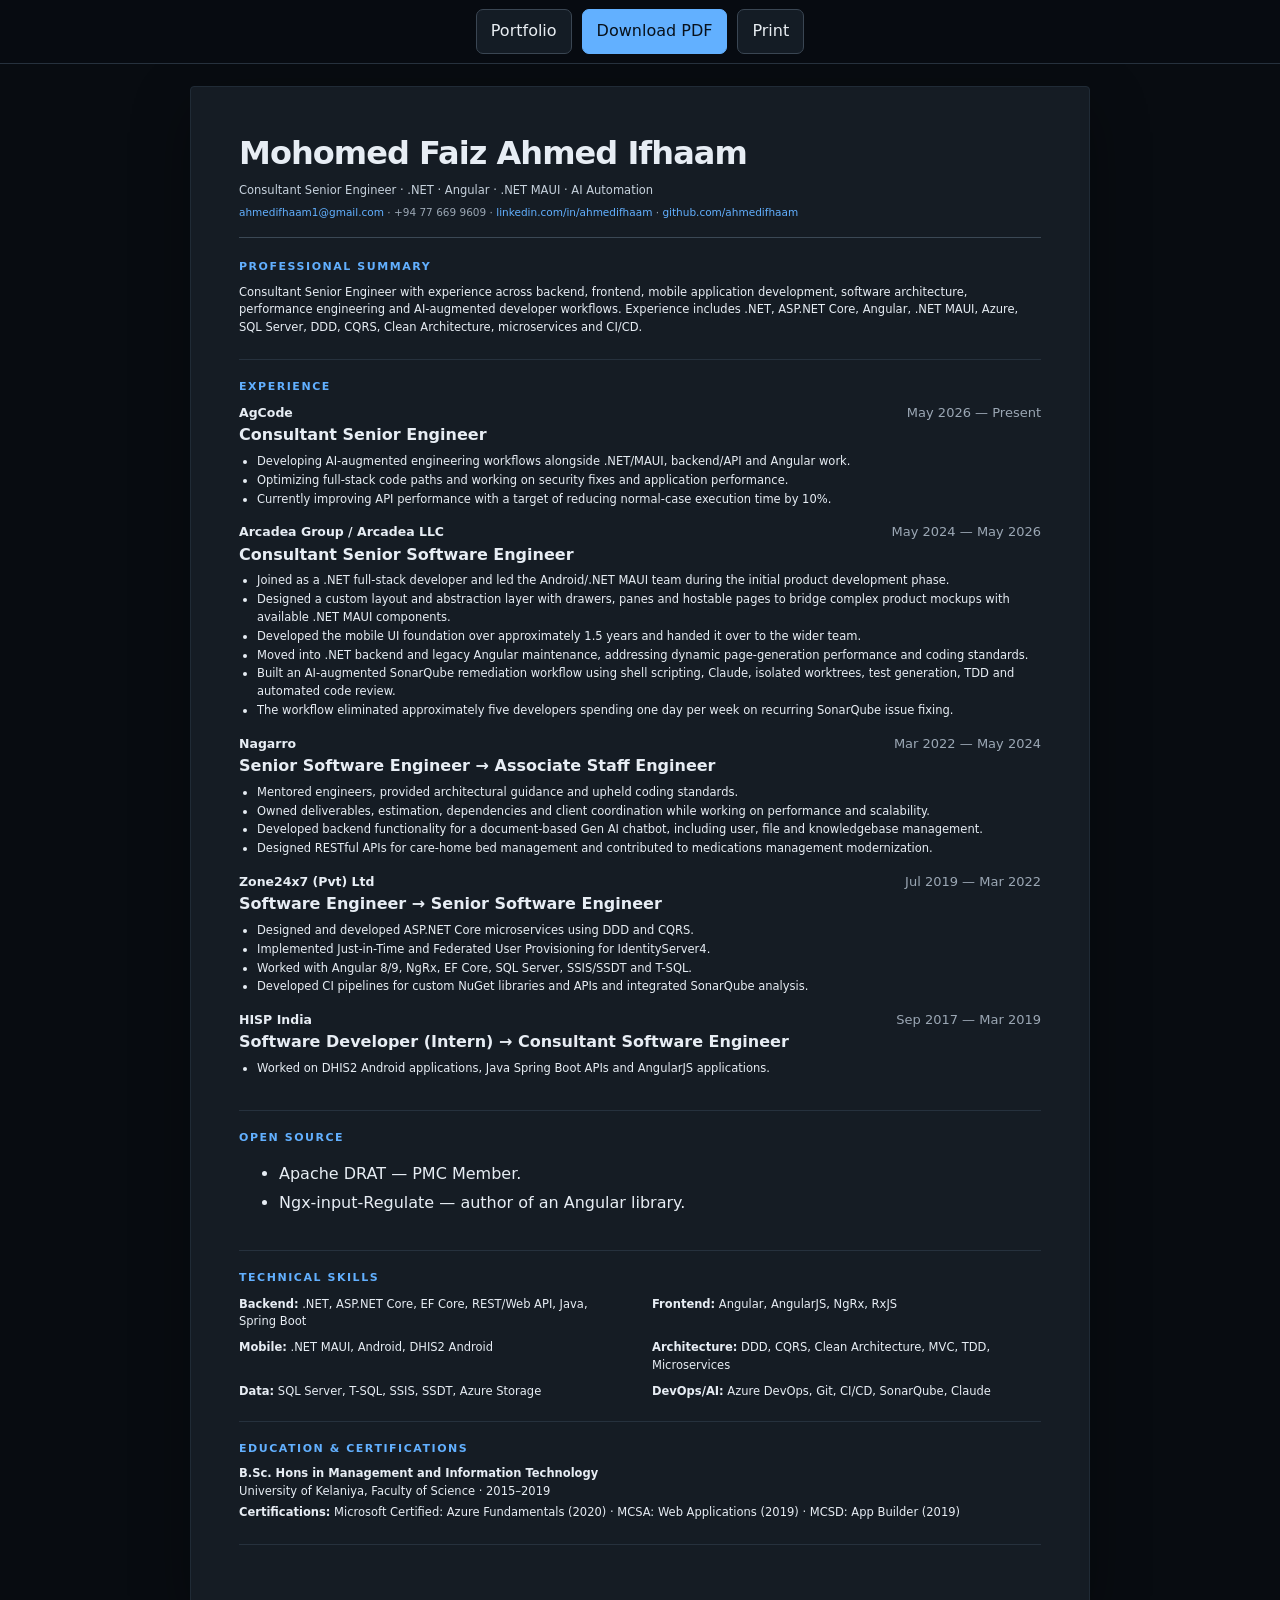
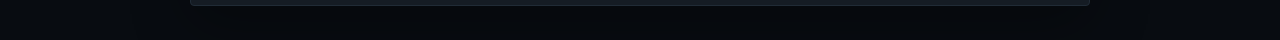
==== site/cv.html @ 68f992ec "content: update CV with confirmed career details" ====
<!doctype html><html lang="en"><head><meta charset="utf-8"><meta name="viewport" content="width=device-width,initial-scale=1"><title>Mohomed Faiz Ahmed Ifhaam — CV</title><link rel="stylesheet" href="styles.css"></head><body class="cv-page"><div class="cv-actions"><a class="button" href="index.html">Portfolio</a><a class="button primary" href="assets/Ahmed_Ifhaam_CV.pdf" download>Download PDF</a><button class="button" onclick="window.print()">Print</button></div><main class="cv"><header class="cv-header"><h1>Mohomed Faiz Ahmed Ifhaam</h1><p>Consultant Senior Engineer · .NET · Angular · .NET MAUI · AI Automation</p><div class="contact"><a href="mailto:ahmedifhaam1@gmail.com">ahmedifhaam1@gmail.com</a> · +94 77 669 9609 · <a href="https://linkedin.com/in/ahmedifhaam">linkedin.com/in/ahmedifhaam</a> · <a href="https://github.com/ahmedifhaam">github.com/ahmedifhaam</a></div></header><section><h2>Professional Summary</h2><p>Consultant Senior Engineer with experience across backend, frontend, mobile application development, software architecture, performance engineering and AI-augmented developer workflows. Experience includes .NET, ASP.NET Core, Angular, .NET MAUI, Azure, SQL Server, DDD, CQRS, Clean Architecture, microservices and CI/CD.</p></section><section><h2>Experience</h2><div class="cv-role"><div class="cv-role-head"><strong>AgCode</strong><span>May 2026 — Present</span></div><strong>Consultant Senior Engineer</strong><ul><li>Developing AI-augmented engineering workflows alongside .NET/MAUI, backend/API and Angular work.</li><li>Optimizing full-stack code paths and working on security fixes and application performance.</li><li>Currently improving API performance with a target of reducing normal-case execution time by 10%.</li></ul></div><div class="cv-role"><div class="cv-role-head"><strong>Arcadea Group / Arcadea LLC</strong><span>May 2024 — May 2026</span></div><strong>Consultant Senior Software Engineer</strong><ul><li>Joined as a .NET full-stack developer and led the Android/.NET MAUI team during the initial product development phase.</li><li>Designed a custom layout and abstraction layer with drawers, panes and hostable pages to bridge complex product mockups with available .NET MAUI components.</li><li>Developed the mobile UI foundation over approximately 1.5 years and handed it over to the wider team.</li><li>Moved into .NET backend and legacy Angular maintenance, addressing dynamic page-generation performance and coding standards.</li><li>Built an AI-augmented SonarQube remediation workflow using shell scripting, Claude, isolated worktrees, test generation, TDD and automated code review.</li><li>The workflow eliminated approximately five developers spending one day per week on recurring SonarQube issue fixing.</li></ul></div><div class="cv-role"><div class="cv-role-head"><strong>Nagarro</strong><span>Mar 2022 — May 2024</span></div><strong>Senior Software Engineer → Associate Staff Engineer</strong><ul><li>Mentored engineers, provided architectural guidance and upheld coding standards.</li><li>Owned deliverables, estimation, dependencies and client coordination while working on performance and scalability.</li><li>Developed backend functionality for a document-based Gen AI chatbot, including user, file and knowledgebase management.</li><li>Designed RESTful APIs for care-home bed management and contributed to medications management modernization.</li></ul></div><div class="cv-role"><div class="cv-role-head"><strong>Zone24x7 (Pvt) Ltd</strong><span>Jul 2019 — Mar 2022</span></div><strong>Software Engineer → Senior Software Engineer</strong><ul><li>Designed and developed ASP.NET Core microservices using DDD and CQRS.</li><li>Implemented Just-in-Time and Federated User Provisioning for IdentityServer4.</li><li>Worked with Angular 8/9, NgRx, EF Core, SQL Server, SSIS/SSDT and T-SQL.</li><li>Developed CI pipelines for custom NuGet libraries and APIs and integrated SonarQube analysis.</li></ul></div><div class="cv-role"><div class="cv-role-head"><strong>HISP India</strong><span>Sep 2017 — Mar 2019</span></div><strong>Software Developer (Intern) → Consultant Software Engineer</strong><ul><li>Worked on DHIS2 Android applications, Java Spring Boot APIs and AngularJS applications.</li></ul></div></section><section><h2>Open Source</h2><ul><li>Apache DRAT — PMC Member.</li><li>Ngx-input-Regulate — author of an Angular library.</li></ul></section><section><h2>Technical Skills</h2><div class="skill-grid"><p><strong>Backend:</strong> .NET, ASP.NET Core, EF Core, REST/Web API, Java, Spring Boot</p><p><strong>Frontend:</strong> Angular, AngularJS, NgRx, RxJS</p><p><strong>Mobile:</strong> .NET MAUI, Android, DHIS2 Android</p><p><strong>Architecture:</strong> DDD, CQRS, Clean Architecture, MVC, TDD, Microservices</p><p><strong>Data:</strong> SQL Server, T-SQL, SSIS, SSDT, Azure Storage</p><p><strong>DevOps/AI:</strong> Azure DevOps, Git, CI/CD, SonarQube, Claude</p></div></section><section><h2>Education & Certifications</h2><p><strong>B.Sc. Hons in Management and Information Technology</strong><br>University of Kelaniya, Faculty of Science · 2015–2019</p><p><strong>Certifications:</strong> Microsoft Certified: Azure Fundamentals (2020) · MCSA: Web Applications (2019) · MCSD: App Builder (2019)</p></section></main></body></html>
---- site/styles.css ----
:root{--bg:#0b0f14;--panel:#111720;--ink:#e8edf2;--muted:#9ba7b4;--line:#26313d;--accent:#62b0ff;--paper:#151c24;--paper-2:#10161d;--paper-ink:#e7edf4;--soft:#1b2530}*{box-sizing:border-box}html{scroll-behavior:smooth}body{margin:0;font-family:Inter,ui-sans-serif,system-ui,-apple-system,BlinkMacSystemFont,"Segoe UI",sans-serif;color:var(--ink);background:var(--bg);line-height:1.55}.container{width:min(1080px,calc(100% - 40px));margin:auto}.hero{border-bottom:1px solid var(--line);padding:64px 0 52px;background:radial-gradient(circle at 80% 0,#172637 0,transparent 42%),linear-gradient(180deg,#101720 0,#0b0f14 100%)}.hero-inner{display:flex;justify-content:space-between;gap:50px}.eyebrow{font-size:11px;letter-spacing:.18em;font-weight:700;color:var(--accent);margin:0 0 10px}.hero h1{font-size:clamp(40px,7vw,68px);line-height:1;margin:0 0 10px;letter-spacing:-.045em}.headline{font-size:20px;margin:0 0 14px;color:#cbd6e0}.intro{max-width:700px;font-size:17px;color:var(--muted);margin:0}.hero-links{display:flex;flex-direction:column;gap:10px;min-width:190px;padding-top:20px}.hero-links a,a{color:var(--accent);text-decoration:none}.hero-links a::before{display:inline-block;width:22px;color:var(--muted)}.hero-links a:nth-child(1)::before{content:"⌘"}.hero-links a:nth-child(2)::before{content:"in"}.hero-links a:nth-child(3)::before{content:"@"}.actions{display:flex;gap:10px;margin-top:22px}.button{display:inline-block;border:1px solid #3a4653;border-radius:7px;padding:9px 14px;background:#141c25;color:var(--ink);font:inherit;cursor:pointer}.button.primary{background:var(--accent);border-color:var(--accent);color:#08111b}section{padding:34px 0;border-bottom:1px solid var(--line)}h2{font-size:12px;letter-spacing:.14em;text-transform:uppercase;margin:0 0 18px;color:var(--accent)}h3{margin:0;font-size:18px}h4{margin:2px 0 7px;font-size:14px;color:#cbd6e0}.role,.cv-role-head{display:flex;justify-content:space-between;gap:20px}.role span,.cv-role-head span{color:var(--muted);white-space:nowrap;font-size:13px}.experience-list{display:grid;gap:22px}.experience-list article{padding-left:18px;border-left:2px solid #263b50}.experience-list article:first-child{border-left-color:var(--accent)}.grid{display:grid;grid-template-columns:repeat(2,1fr);gap:12px}.card{background:var(--panel);padding:16px;border:1px solid var(--line);border-radius:9px}.card p{margin:4px 0 0;color:var(--muted);font-size:14px}li{margin:4px 0}footer{padding:20px 0}footer .container{display:flex;gap:22px;color:var(--muted);font-size:13px}.cv-page{background:#080c11;color:var(--paper-ink)}.cv-actions{position:sticky;top:0;z-index:5;display:flex;justify-content:center;gap:10px;padding:9px;background:rgba(8,12,17,.94);border-bottom:1px solid var(--line)}.cv{width:min(900px,calc(100% - 32px));margin:22px auto 34px;background:var(--paper);padding:42px 48px;box-shadow:0 18px 60px rgba(0,0,0,.32);border:1px solid #202b36;border-radius:4px}.cv-header{border-bottom:1px solid #3b4855;padding-bottom:17px;margin-bottom:20px}.cv-header h1{font-size:32px;letter-spacing:-.03em;margin:0}.cv-header p{font-size:15px;margin:4px 0 9px;color:#c7d2dd}.contact{font-size:10.5px;color:var(--muted)}.cv section{padding:0 0 18px;margin-bottom:18px}.cv h2{font-size:11px;margin-bottom:8px}.cv p{margin:4px 0;font-size:11.5px}.cv-role{margin-bottom:14px}.cv-role-head{font-size:12.5px}.cv-role ul{font-size:11.5px;margin:5px 0 0;padding-left:18px}.cv-role li{margin:1px 0}.cv .skill-grid{display:grid;grid-template-columns:1fr 1fr;gap:4px 24px}.cv .skill-grid p{margin:2px 0}.cv-actions button{appearance:none}@media(max-width:700px){.hero-inner{flex-direction:column}.hero-links{flex-direction:row;flex-wrap:wrap;padding-top:0}.grid,.cv .skill-grid{grid-template-columns:1fr}.role,.cv-role-head{flex-direction:column;gap:2px}.cv{padding:28px 22px}.contact{line-height:1.8}.container{width:min(100% - 28px,1080px)}}@media print{body{background:#fff}.cv-actions{display:none}.cv{width:100%;margin:0;padding:0;box-shadow:none;border:0;background:#fff;color:#17191c}.cv h2{color:#1769aa}.cv-header{border-color:#17191c}.cv-header p{color:#303841}.cv-role-head span,.contact{color:#626a73}.cv-page .cv section{break-inside:avoid}.cv-header a{color:inherit}.cv-role{break-inside:avoid}}
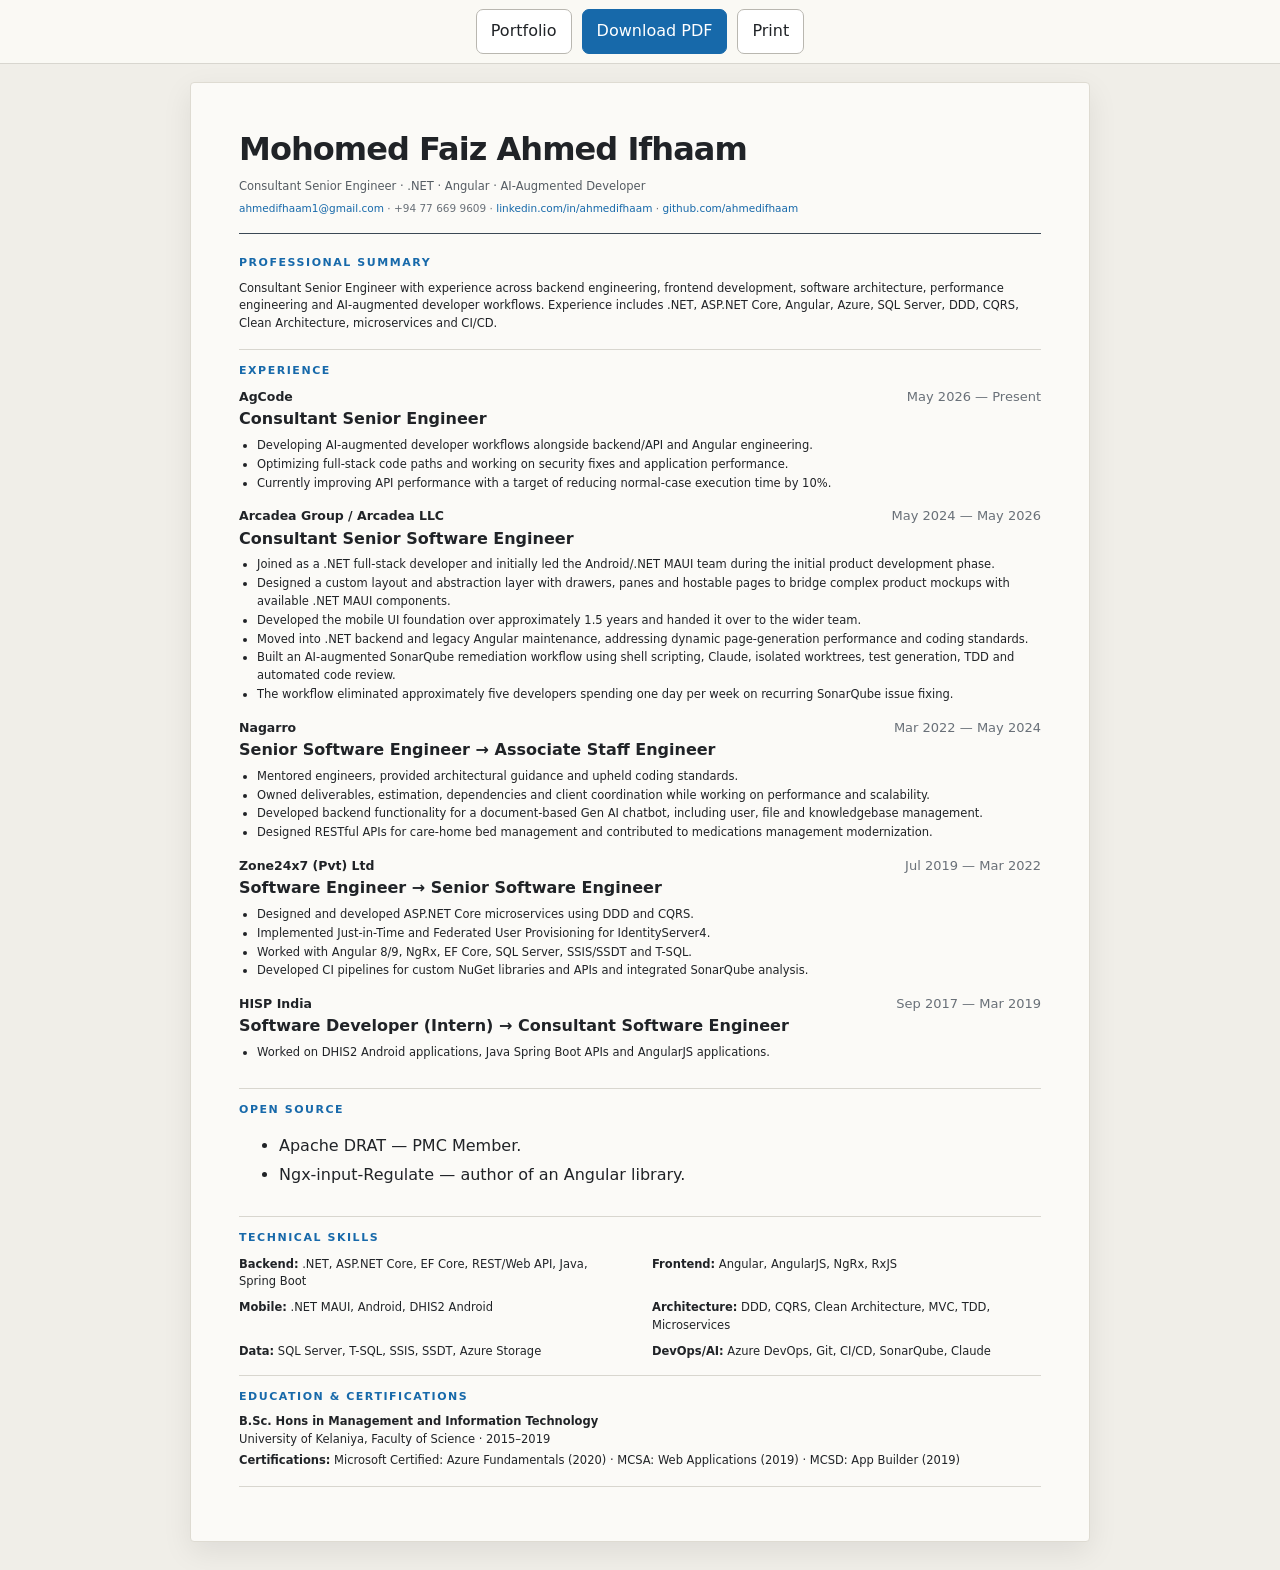
==== commit de76a841: "content: position AI-augmented developer work without emphasizing mobile" ====
--- a/site/cv.html
+++ b/site/cv.html
@@ -1 +1 @@
-<!doctype html><html lang="en"><head><meta charset="utf-8"><meta name="viewport" content="width=device-width,initial-scale=1"><title>Mohomed Faiz Ahmed Ifhaam — CV</title><link rel="stylesheet" href="styles.css"></head><body class="cv-page"><div class="cv-actions"><a class="button" href="index.html">Portfolio</a><a class="button primary" href="assets/Ahmed_Ifhaam_CV.pdf" download>Download PDF</a><button class="button" onclick="window.print()">Print</button></div><main class="cv"><header class="cv-header"><h1>Mohomed Faiz Ahmed Ifhaam</h1><p>Consultant Senior Engineer · .NET · Angular · .NET MAUI · AI Automation</p><div class="contact"><a href="mailto:ahmedifhaam1@gmail.com">ahmedifhaam1@gmail.com</a> · +94 77 669 9609 · <a href="https://linkedin.com/in/ahmedifhaam">linkedin.com/in/ahmedifhaam</a> · <a href="https://github.com/ahmedifhaam">github.com/ahmedifhaam</a></div></header><section><h2>Professional Summary</h2><p>Consultant Senior Engineer with experience across backend, frontend, mobile application development, software architecture, performance engineering and AI-augmented developer workflows. Experience includes .NET, ASP.NET Core, Angular, .NET MAUI, Azure, SQL Server, DDD, CQRS, Clean Architecture, microservices and CI/CD.</p></section><section><h2>Experience</h2><div class="cv-role"><div class="cv-role-head"><strong>AgCode</strong><span>May 2026 — Present</span></div><strong>Consultant Senior Engineer</strong><ul><li>Developing AI-augmented engineering workflows alongside .NET/MAUI, backend/API and Angular work.</li><li>Optimizing full-stack code paths and working on security fixes and application performance.</li><li>Currently improving API performance with a target of reducing normal-case execution time by 10%.</li></ul></div><div class="cv-role"><div class="cv-role-head"><strong>Arcadea Group / Arcadea LLC</strong><span>May 2024 — May 2026</span></div><strong>Consultant Senior Software Engineer</strong><ul><li>Joined as a .NET full-stack developer and led the Android/.NET MAUI team during the initial product development phase.</li><li>Designed a custom layout and abstraction layer with drawers, panes and hostable pages to bridge complex product mockups with available .NET MAUI components.</li><li>Developed the mobile UI foundation over approximately 1.5 years and handed it over to the wider team.</li><li>Moved into .NET backend and legacy Angular maintenance, addressing dynamic page-generation performance and coding standards.</li><li>Built an AI-augmented SonarQube remediation workflow using shell scripting, Claude, isolated worktrees, test generation, TDD and automated code review.</li><li>The workflow eliminated approximately five developers spending one day per week on recurring SonarQube issue fixing.</li></ul></div><div class="cv-role"><div class="cv-role-head"><strong>Nagarro</strong><span>Mar 2022 — May 2024</span></div><strong>Senior Software Engineer → Associate Staff Engineer</strong><ul><li>Mentored engineers, provided architectural guidance and upheld coding standards.</li><li>Owned deliverables, estimation, dependencies and client coordination while working on performance and scalability.</li><li>Developed backend functionality for a document-based Gen AI chatbot, including user, file and knowledgebase management.</li><li>Designed RESTful APIs for care-home bed management and contributed to medications management modernization.</li></ul></div><div class="cv-role"><div class="cv-role-head"><strong>Zone24x7 (Pvt) Ltd</strong><span>Jul 2019 — Mar 2022</span></div><strong>Software Engineer → Senior Software Engineer</strong><ul><li>Designed and developed ASP.NET Core microservices using DDD and CQRS.</li><li>Implemented Just-in-Time and Federated User Provisioning for IdentityServer4.</li><li>Worked with Angular 8/9, NgRx, EF Core, SQL Server, SSIS/SSDT and T-SQL.</li><li>Developed CI pipelines for custom NuGet libraries and APIs and integrated SonarQube analysis.</li></ul></div><div class="cv-role"><div class="cv-role-head"><strong>HISP India</strong><span>Sep 2017 — Mar 2019</span></div><strong>Software Developer (Intern) → Consultant Software Engineer</strong><ul><li>Worked on DHIS2 Android applications, Java Spring Boot APIs and AngularJS applications.</li></ul></div></section><section><h2>Open Source</h2><ul><li>Apache DRAT — PMC Member.</li><li>Ngx-input-Regulate — author of an Angular library.</li></ul></section><section><h2>Technical Skills</h2><div class="skill-grid"><p><strong>Backend:</strong> .NET, ASP.NET Core, EF Core, REST/Web API, Java, Spring Boot</p><p><strong>Frontend:</strong> Angular, AngularJS, NgRx, RxJS</p><p><strong>Mobile:</strong> .NET MAUI, Android, DHIS2 Android</p><p><strong>Architecture:</strong> DDD, CQRS, Clean Architecture, MVC, TDD, Microservices</p><p><strong>Data:</strong> SQL Server, T-SQL, SSIS, SSDT, Azure Storage</p><p><strong>DevOps/AI:</strong> Azure DevOps, Git, CI/CD, SonarQube, Claude</p></div></section><section><h2>Education & Certifications</h2><p><strong>B.Sc. Hons in Management and Information Technology</strong><br>University of Kelaniya, Faculty of Science · 2015–2019</p><p><strong>Certifications:</strong> Microsoft Certified: Azure Fundamentals (2020) · MCSA: Web Applications (2019) · MCSD: App Builder (2019)</p></section></main></body></html>+<!doctype html><html lang="en"><head><meta charset="utf-8"><meta name="viewport" content="width=device-width,initial-scale=1"><title>Mohomed Faiz Ahmed Ifhaam — CV</title><link rel="stylesheet" href="styles.css"></head><body class="cv-page"><div class="cv-actions"><a class="button" href="index.html">Portfolio</a><a class="button primary" href="assets/Ahmed_Ifhaam_CV.pdf" download>Download PDF</a><button class="button" onclick="window.print()">Print</button></div><main class="cv"><header class="cv-header"><h1>Mohomed Faiz Ahmed Ifhaam</h1><p>Consultant Senior Engineer · .NET · Angular · AI-Augmented Developer</p><div class="contact"><a href="mailto:ahmedifhaam1@gmail.com">ahmedifhaam1@gmail.com</a> · +94 77 669 9609 · <a href="https://linkedin.com/in/ahmedifhaam">linkedin.com/in/ahmedifhaam</a> · <a href="https://github.com/ahmedifhaam">github.com/ahmedifhaam</a></div></header><section><h2>Professional Summary</h2><p>Consultant Senior Engineer with experience across backend engineering, frontend development, software architecture, performance engineering and AI-augmented developer workflows. Experience includes .NET, ASP.NET Core, Angular, Azure, SQL Server, DDD, CQRS, Clean Architecture, microservices and CI/CD.</p></section><section><h2>Experience</h2><div class="cv-role"><div class="cv-role-head"><strong>AgCode</strong><span>May 2026 — Present</span></div><strong>Consultant Senior Engineer</strong><ul><li>Developing AI-augmented developer workflows alongside backend/API and Angular engineering.</li><li>Optimizing full-stack code paths and working on security fixes and application performance.</li><li>Currently improving API performance with a target of reducing normal-case execution time by 10%.</li></ul></div><div class="cv-role"><div class="cv-role-head"><strong>Arcadea Group / Arcadea LLC</strong><span>May 2024 — May 2026</span></div><strong>Consultant Senior Software Engineer</strong><ul><li>Joined as a .NET full-stack developer and initially led the Android/.NET MAUI team during the initial product development phase.</li><li>Designed a custom layout and abstraction layer with drawers, panes and hostable pages to bridge complex product mockups with available .NET MAUI components.</li><li>Developed the mobile UI foundation over approximately 1.5 years and handed it over to the wider team.</li><li>Moved into .NET backend and legacy Angular maintenance, addressing dynamic page-generation performance and coding standards.</li><li>Built an AI-augmented SonarQube remediation workflow using shell scripting, Claude, isolated worktrees, test generation, TDD and automated code review.</li><li>The workflow eliminated approximately five developers spending one day per week on recurring SonarQube issue fixing.</li></ul></div><div class="cv-role"><div class="cv-role-head"><strong>Nagarro</strong><span>Mar 2022 — May 2024</span></div><strong>Senior Software Engineer → Associate Staff Engineer</strong><ul><li>Mentored engineers, provided architectural guidance and upheld coding standards.</li><li>Owned deliverables, estimation, dependencies and client coordination while working on performance and scalability.</li><li>Developed backend functionality for a document-based Gen AI chatbot, including user, file and knowledgebase management.</li><li>Designed RESTful APIs for care-home bed management and contributed to medications management modernization.</li></ul></div><div class="cv-role"><div class="cv-role-head"><strong>Zone24x7 (Pvt) Ltd</strong><span>Jul 2019 — Mar 2022</span></div><strong>Software Engineer → Senior Software Engineer</strong><ul><li>Designed and developed ASP.NET Core microservices using DDD and CQRS.</li><li>Implemented Just-in-Time and Federated User Provisioning for IdentityServer4.</li><li>Worked with Angular 8/9, NgRx, EF Core, SQL Server, SSIS/SSDT and T-SQL.</li><li>Developed CI pipelines for custom NuGet libraries and APIs and integrated SonarQube analysis.</li></ul></div><div class="cv-role"><div class="cv-role-head"><strong>HISP India</strong><span>Sep 2017 — Mar 2019</span></div><strong>Software Developer (Intern) → Consultant Software Engineer</strong><ul><li>Worked on DHIS2 Android applications, Java Spring Boot APIs and AngularJS applications.</li></ul></div></section><section><h2>Open Source</h2><ul><li>Apache DRAT — PMC Member.</li><li>Ngx-input-Regulate — author of an Angular library.</li></ul></section><section><h2>Technical Skills</h2><div class="skill-grid"><p><strong>Backend:</strong> .NET, ASP.NET Core, EF Core, REST/Web API, Java, Spring Boot</p><p><strong>Frontend:</strong> Angular, AngularJS, NgRx, RxJS</p><p><strong>Mobile:</strong> .NET MAUI, Android, DHIS2 Android</p><p><strong>Architecture:</strong> DDD, CQRS, Clean Architecture, MVC, TDD, Microservices</p><p><strong>Data:</strong> SQL Server, T-SQL, SSIS, SSDT, Azure Storage</p><p><strong>DevOps/AI:</strong> Azure DevOps, Git, CI/CD, SonarQube, Claude</p></div></section><section><h2>Education & Certifications</h2><p><strong>B.Sc. Hons in Management and Information Technology</strong><br>University of Kelaniya, Faculty of Science · 2015–2019</p><p><strong>Certifications:</strong> Microsoft Certified: Azure Fundamentals (2020) · MCSA: Web Applications (2019) · MCSD: App Builder (2019)</p></section></main></body></html>
--- a/site/styles.css
+++ b/site/styles.css
@@ -1 +1 @@
-:root{--bg:#0b0f14;--panel:#111720;--ink:#e8edf2;--muted:#9ba7b4;--line:#26313d;--accent:#62b0ff;--paper:#151c24;--paper-2:#10161d;--paper-ink:#e7edf4;--soft:#1b2530}*{box-sizing:border-box}html{scroll-behavior:smooth}body{margin:0;font-family:Inter,ui-sans-serif,system-ui,-apple-system,BlinkMacSystemFont,"Segoe UI",sans-serif;color:var(--ink);background:var(--bg);line-height:1.55}.container{width:min(1080px,calc(100% - 40px));margin:auto}.hero{border-bottom:1px solid var(--line);padding:64px 0 52px;background:radial-gradient(circle at 80% 0,#172637 0,transparent 42%),linear-gradient(180deg,#101720 0,#0b0f14 100%)}.hero-inner{display:flex;justify-content:space-between;gap:50px}.eyebrow{font-size:11px;letter-spacing:.18em;font-weight:700;color:var(--accent);margin:0 0 10px}.hero h1{font-size:clamp(40px,7vw,68px);line-height:1;margin:0 0 10px;letter-spacing:-.045em}.headline{font-size:20px;margin:0 0 14px;color:#cbd6e0}.intro{max-width:700px;font-size:17px;color:var(--muted);margin:0}.hero-links{display:flex;flex-direction:column;gap:10px;min-width:190px;padding-top:20px}.hero-links a,a{color:var(--accent);text-decoration:none}.hero-links a::before{display:inline-block;width:22px;color:var(--muted)}.hero-links a:nth-child(1)::before{content:"⌘"}.hero-links a:nth-child(2)::before{content:"in"}.hero-links a:nth-child(3)::before{content:"@"}.actions{display:flex;gap:10px;margin-top:22px}.button{display:inline-block;border:1px solid #3a4653;border-radius:7px;padding:9px 14px;background:#141c25;color:var(--ink);font:inherit;cursor:pointer}.button.primary{background:var(--accent);border-color:var(--accent);color:#08111b}section{padding:34px 0;border-bottom:1px solid var(--line)}h2{font-size:12px;letter-spacing:.14em;text-transform:uppercase;margin:0 0 18px;color:var(--accent)}h3{margin:0;font-size:18px}h4{margin:2px 0 7px;font-size:14px;color:#cbd6e0}.role,.cv-role-head{display:flex;justify-content:space-between;gap:20px}.role span,.cv-role-head span{color:var(--muted);white-space:nowrap;font-size:13px}.experience-list{display:grid;gap:22px}.experience-list article{padding-left:18px;border-left:2px solid #263b50}.experience-list article:first-child{border-left-color:var(--accent)}.grid{display:grid;grid-template-columns:repeat(2,1fr);gap:12px}.card{background:var(--panel);padding:16px;border:1px solid var(--line);border-radius:9px}.card p{margin:4px 0 0;color:var(--muted);font-size:14px}li{margin:4px 0}footer{padding:20px 0}footer .container{display:flex;gap:22px;color:var(--muted);font-size:13px}.cv-page{background:#080c11;color:var(--paper-ink)}.cv-actions{position:sticky;top:0;z-index:5;display:flex;justify-content:center;gap:10px;padding:9px;background:rgba(8,12,17,.94);border-bottom:1px solid var(--line)}.cv{width:min(900px,calc(100% - 32px));margin:22px auto 34px;background:var(--paper);padding:42px 48px;box-shadow:0 18px 60px rgba(0,0,0,.32);border:1px solid #202b36;border-radius:4px}.cv-header{border-bottom:1px solid #3b4855;padding-bottom:17px;margin-bottom:20px}.cv-header h1{font-size:32px;letter-spacing:-.03em;margin:0}.cv-header p{font-size:15px;margin:4px 0 9px;color:#c7d2dd}.contact{font-size:10.5px;color:var(--muted)}.cv section{padding:0 0 18px;margin-bottom:18px}.cv h2{font-size:11px;margin-bottom:8px}.cv p{margin:4px 0;font-size:11.5px}.cv-role{margin-bottom:14px}.cv-role-head{font-size:12.5px}.cv-role ul{font-size:11.5px;margin:5px 0 0;padding-left:18px}.cv-role li{margin:1px 0}.cv .skill-grid{display:grid;grid-template-columns:1fr 1fr;gap:4px 24px}.cv .skill-grid p{margin:2px 0}.cv-actions button{appearance:none}@media(max-width:700px){.hero-inner{flex-direction:column}.hero-links{flex-direction:row;flex-wrap:wrap;padding-top:0}.grid,.cv .skill-grid{grid-template-columns:1fr}.role,.cv-role-head{flex-direction:column;gap:2px}.cv{padding:28px 22px}.contact{line-height:1.8}.container{width:min(100% - 28px,1080px)}}@media print{body{background:#fff}.cv-actions{display:none}.cv{width:100%;margin:0;padding:0;box-shadow:none;border:0;background:#fff;color:#17191c}.cv h2{color:#1769aa}.cv-header{border-color:#17191c}.cv-header p{color:#303841}.cv-role-head span,.contact{color:#626a73}.cv-page .cv section{break-inside:avoid}.cv-header a{color:inherit}.cv-role{break-inside:avoid}}+:root{--bg:#f3f1eb;--panel:#f8f7f3;--ink:#202327;--muted:#697078;--line:#d8d6cf;--accent:#1769aa;--paper:#fbfaf7;--paper-2:#f5f4ef;--paper-ink:#202327;--soft:#eeece6}*{box-sizing:border-box}html{scroll-behavior:smooth}body{margin:0;font-family:Inter,ui-sans-serif,system-ui,-apple-system,BlinkMacSystemFont,"Segoe UI",sans-serif;color:var(--ink);background:var(--bg);line-height:1.55}.container{width:min(1080px,calc(100% - 40px));margin:auto}.hero{border-bottom:1px solid var(--line);padding:64px 0 52px;background:linear-gradient(180deg,#fbfaf7 0,#f1efe9 100%)}.hero-inner{display:flex;justify-content:space-between;gap:50px}.eyebrow{font-size:11px;letter-spacing:.18em;font-weight:700;color:var(--accent);margin:0 0 10px}.hero h1{font-size:clamp(40px,7vw,68px);line-height:1;margin:0 0 10px;letter-spacing:-.045em}.headline{font-size:20px;margin:0 0 14px;color:#454b51}.intro{max-width:700px;font-size:17px;color:var(--muted);margin:0}.hero-links{display:flex;flex-direction:column;gap:10px;min-width:190px;padding-top:20px}.hero-links a,a{color:var(--accent);text-decoration:none}.hero-links a::before{display:inline-block;width:22px;color:var(--muted)}.hero-links a:nth-child(1)::before{content:"⌘"}.hero-links a:nth-child(2)::before{content:"in"}.hero-links a:nth-child(3)::before{content:"@"}.actions{display:flex;gap:10px;margin-top:22px}.button{display:inline-block;border:1px solid #b9b7b0;border-radius:7px;padding:9px 14px;background:#fff;color:var(--ink);font:inherit;cursor:pointer}.button.primary{background:var(--accent);border-color:var(--accent);color:#fff}section{padding:34px 0;border-bottom:1px solid var(--line)}h2{font-size:12px;letter-spacing:.14em;text-transform:uppercase;margin:0 0 18px;color:var(--accent)}h3{margin:0;font-size:18px}h4{margin:2px 0 7px;font-size:14px;color:#454b51}.role,.cv-role-head{display:flex;justify-content:space-between;gap:20px}.role span,.cv-role-head span{color:var(--muted);white-space:nowrap;font-size:13px}.experience-list{display:grid;gap:22px}.experience-list article{padding-left:18px;border-left:2px solid #d5d2c9}.experience-list article:first-child{border-left-color:var(--accent)}.grid{display:grid;grid-template-columns:repeat(2,1fr);gap:12px}.card{background:var(--panel);padding:16px;border:1px solid var(--line);border-radius:9px}.card p{margin:4px 0 0;color:var(--muted);font-size:14px}li{margin:4px 0}footer{padding:20px 0}footer .container{display:flex;gap:22px;color:var(--muted);font-size:13px}.cv-page{background:#f0eee8;color:var(--paper-ink)}.cv-actions{position:sticky;top:0;z-index:5;display:flex;justify-content:center;gap:10px;padding:9px;background:rgba(250,249,245,.96);border-bottom:1px solid var(--line)}.cv{width:min(900px,calc(100% - 32px));margin:18px auto 28px;background:var(--paper);padding:42px 48px;box-shadow:0 10px 30px rgba(0,0,0,.08);border:1px solid #dedbd2;border-radius:4px}.cv-header{border-bottom:1px solid #3b4855;padding-bottom:17px;margin-bottom:20px}.cv-header h1{font-size:32px;letter-spacing:-.03em;margin:0}.cv-header p{font-size:15px;margin:4px 0 9px;color:#555c63}.contact{font-size:10.5px;color:var(--muted)}.cv section{padding:0 0 12px;margin-bottom:12px}.cv h2{font-size:11px;margin-bottom:8px}.cv p{margin:4px 0;font-size:11.5px}.cv-role{margin-bottom:14px}.cv-role-head{font-size:12.5px}.cv-role ul{font-size:11.5px;margin:5px 0 0;padding-left:18px}.cv-role li{margin:1px 0}.cv .skill-grid{display:grid;grid-template-columns:1fr 1fr;gap:4px 24px}.cv .skill-grid p{margin:2px 0}.cv-actions button{appearance:none}@media(max-width:700px){.hero-inner{flex-direction:column}.hero-links{flex-direction:row;flex-wrap:wrap;padding-top:0}.grid,.cv .skill-grid{grid-template-columns:1fr}.role,.cv-role-head{flex-direction:column;gap:2px}.cv{padding:24px 20px}.contact{line-height:1.8}.container{width:min(100% - 28px,1080px)}}@media print{body{background:#fff}.cv-actions{display:none}.cv{width:100%;margin:0;padding:0;box-shadow:none;border:0;background:#fff;color:#17191c}.cv h2{color:#1769aa}.cv-header{border-color:#17191c}.cv-header p{color:#303841}.cv-role-head span,.contact{color:#626a73}.cv-page .cv section{break-inside:auto}.cv-role{break-inside:avoid}.cv-header a{color:inherit}.cv-role{break-inside:avoid}}
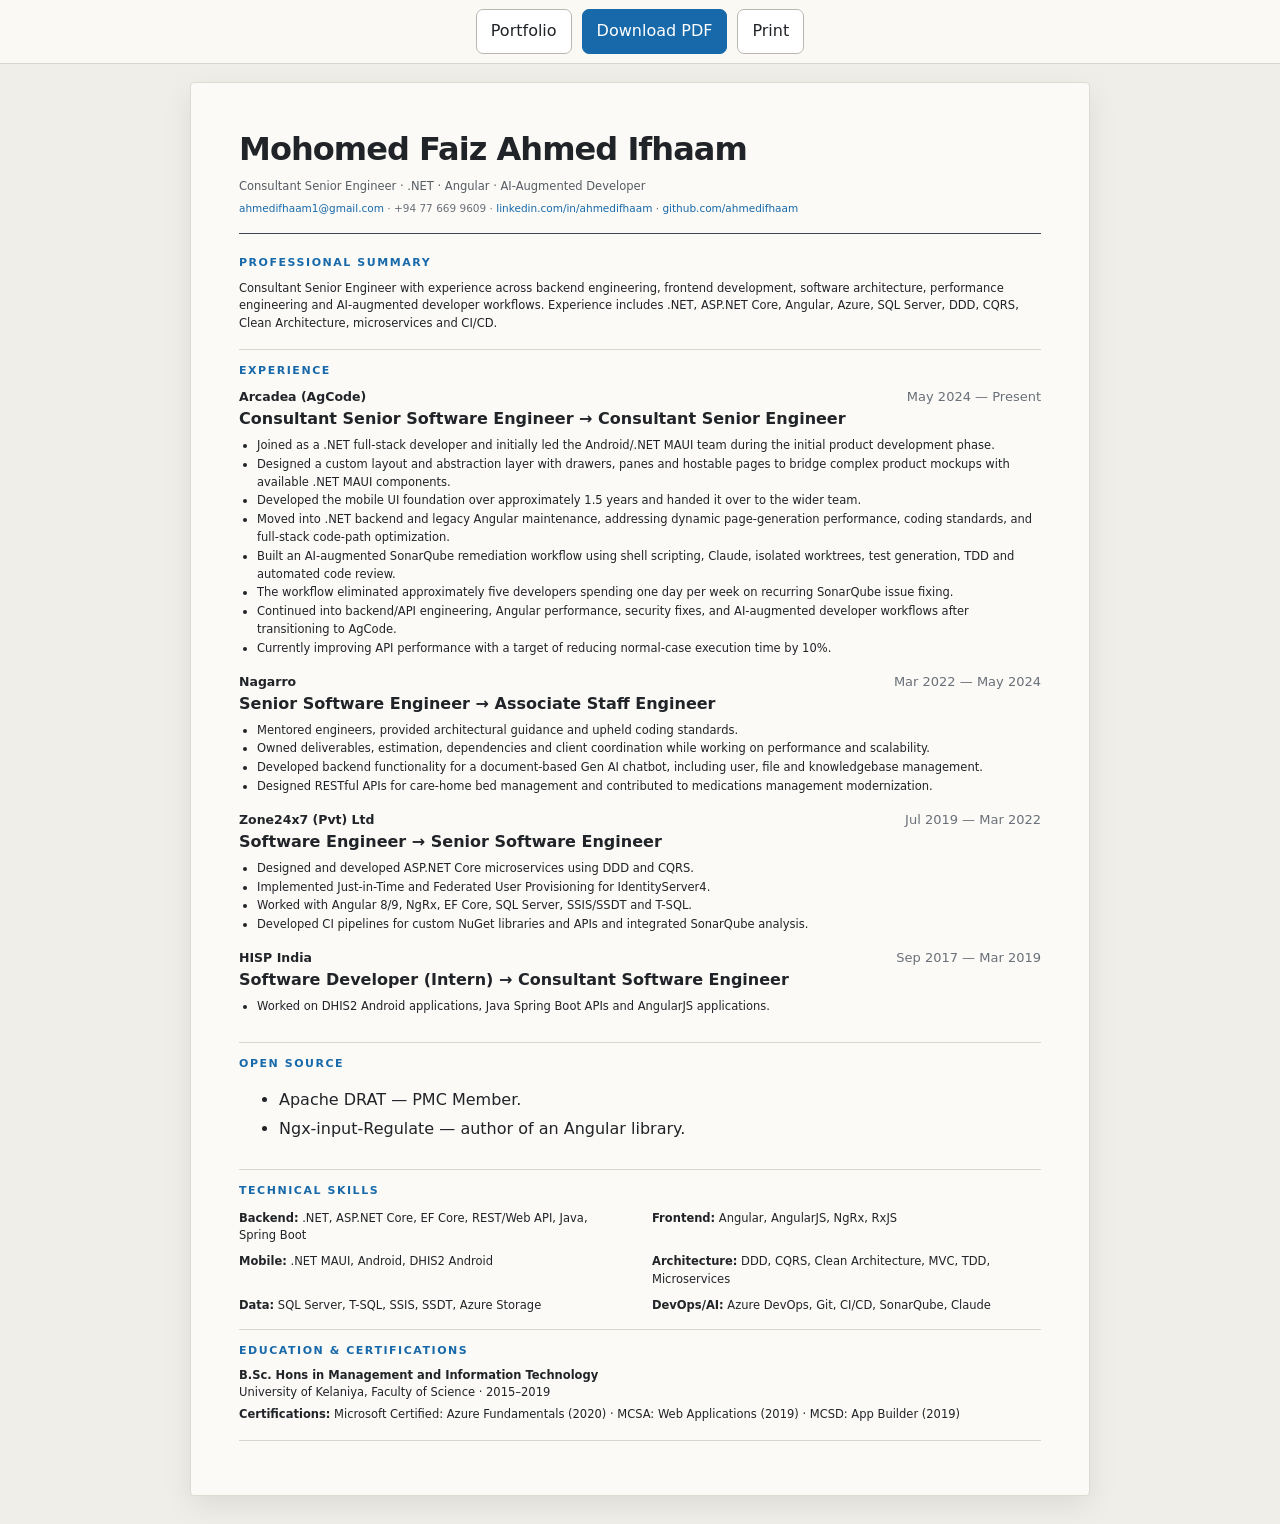
==== commit 63cb947a: "refactor: combine Arcadea and AgCode CV experience" ====
--- a/site/cv.html
+++ b/site/cv.html
@@ -1 +1 @@
-<!doctype html><html lang="en"><head><meta charset="utf-8"><meta name="viewport" content="width=device-width,initial-scale=1"><title>Mohomed Faiz Ahmed Ifhaam — CV</title><link rel="stylesheet" href="styles.css"></head><body class="cv-page"><div class="cv-actions"><a class="button" href="index.html">Portfolio</a><a class="button primary" href="assets/Ahmed_Ifhaam_CV.pdf" download>Download PDF</a><button class="button" onclick="window.print()">Print</button></div><main class="cv"><header class="cv-header"><h1>Mohomed Faiz Ahmed Ifhaam</h1><p>Consultant Senior Engineer · .NET · Angular · AI-Augmented Developer</p><div class="contact"><a href="mailto:ahmedifhaam1@gmail.com">ahmedifhaam1@gmail.com</a> · +94 77 669 9609 · <a href="https://linkedin.com/in/ahmedifhaam">linkedin.com/in/ahmedifhaam</a> · <a href="https://github.com/ahmedifhaam">github.com/ahmedifhaam</a></div></header><section><h2>Professional Summary</h2><p>Consultant Senior Engineer with experience across backend engineering, frontend development, software architecture, performance engineering and AI-augmented developer workflows. Experience includes .NET, ASP.NET Core, Angular, Azure, SQL Server, DDD, CQRS, Clean Architecture, microservices and CI/CD.</p></section><section><h2>Experience</h2><div class="cv-role"><div class="cv-role-head"><strong>AgCode</strong><span>May 2026 — Present</span></div><strong>Consultant Senior Engineer</strong><ul><li>Developing AI-augmented developer workflows alongside backend/API and Angular engineering.</li><li>Optimizing full-stack code paths and working on security fixes and application performance.</li><li>Currently improving API performance with a target of reducing normal-case execution time by 10%.</li></ul></div><div class="cv-role"><div class="cv-role-head"><strong>Arcadea Group / Arcadea LLC</strong><span>May 2024 — May 2026</span></div><strong>Consultant Senior Software Engineer</strong><ul><li>Joined as a .NET full-stack developer and initially led the Android/.NET MAUI team during the initial product development phase.</li><li>Designed a custom layout and abstraction layer with drawers, panes and hostable pages to bridge complex product mockups with available .NET MAUI components.</li><li>Developed the mobile UI foundation over approximately 1.5 years and handed it over to the wider team.</li><li>Moved into .NET backend and legacy Angular maintenance, addressing dynamic page-generation performance and coding standards.</li><li>Built an AI-augmented SonarQube remediation workflow using shell scripting, Claude, isolated worktrees, test generation, TDD and automated code review.</li><li>The workflow eliminated approximately five developers spending one day per week on recurring SonarQube issue fixing.</li></ul></div><div class="cv-role"><div class="cv-role-head"><strong>Nagarro</strong><span>Mar 2022 — May 2024</span></div><strong>Senior Software Engineer → Associate Staff Engineer</strong><ul><li>Mentored engineers, provided architectural guidance and upheld coding standards.</li><li>Owned deliverables, estimation, dependencies and client coordination while working on performance and scalability.</li><li>Developed backend functionality for a document-based Gen AI chatbot, including user, file and knowledgebase management.</li><li>Designed RESTful APIs for care-home bed management and contributed to medications management modernization.</li></ul></div><div class="cv-role"><div class="cv-role-head"><strong>Zone24x7 (Pvt) Ltd</strong><span>Jul 2019 — Mar 2022</span></div><strong>Software Engineer → Senior Software Engineer</strong><ul><li>Designed and developed ASP.NET Core microservices using DDD and CQRS.</li><li>Implemented Just-in-Time and Federated User Provisioning for IdentityServer4.</li><li>Worked with Angular 8/9, NgRx, EF Core, SQL Server, SSIS/SSDT and T-SQL.</li><li>Developed CI pipelines for custom NuGet libraries and APIs and integrated SonarQube analysis.</li></ul></div><div class="cv-role"><div class="cv-role-head"><strong>HISP India</strong><span>Sep 2017 — Mar 2019</span></div><strong>Software Developer (Intern) → Consultant Software Engineer</strong><ul><li>Worked on DHIS2 Android applications, Java Spring Boot APIs and AngularJS applications.</li></ul></div></section><section><h2>Open Source</h2><ul><li>Apache DRAT — PMC Member.</li><li>Ngx-input-Regulate — author of an Angular library.</li></ul></section><section><h2>Technical Skills</h2><div class="skill-grid"><p><strong>Backend:</strong> .NET, ASP.NET Core, EF Core, REST/Web API, Java, Spring Boot</p><p><strong>Frontend:</strong> Angular, AngularJS, NgRx, RxJS</p><p><strong>Mobile:</strong> .NET MAUI, Android, DHIS2 Android</p><p><strong>Architecture:</strong> DDD, CQRS, Clean Architecture, MVC, TDD, Microservices</p><p><strong>Data:</strong> SQL Server, T-SQL, SSIS, SSDT, Azure Storage</p><p><strong>DevOps/AI:</strong> Azure DevOps, Git, CI/CD, SonarQube, Claude</p></div></section><section><h2>Education & Certifications</h2><p><strong>B.Sc. Hons in Management and Information Technology</strong><br>University of Kelaniya, Faculty of Science · 2015–2019</p><p><strong>Certifications:</strong> Microsoft Certified: Azure Fundamentals (2020) · MCSA: Web Applications (2019) · MCSD: App Builder (2019)</p></section></main></body></html>+<!doctype html><html lang="en"><head><meta charset="utf-8"><meta name="viewport" content="width=device-width,initial-scale=1"><title>Mohomed Faiz Ahmed Ifhaam — CV</title><link rel="stylesheet" href="styles.css"></head><body class="cv-page"><div class="cv-actions"><a class="button" href="index.html">Portfolio</a><a class="button primary" href="assets/Ahmed_Ifhaam_CV.pdf" download>Download PDF</a><button class="button" onclick="window.print()">Print</button></div><main class="cv"><header class="cv-header"><h1>Mohomed Faiz Ahmed Ifhaam</h1><p>Consultant Senior Engineer · .NET · Angular · AI-Augmented Developer</p><div class="contact"><a href="mailto:ahmedifhaam1@gmail.com">ahmedifhaam1@gmail.com</a> · +94 77 669 9609 · <a href="https://linkedin.com/in/ahmedifhaam">linkedin.com/in/ahmedifhaam</a> · <a href="https://github.com/ahmedifhaam">github.com/ahmedifhaam</a></div></header><section><h2>Professional Summary</h2><p>Consultant Senior Engineer with experience across backend engineering, frontend development, software architecture, performance engineering and AI-augmented developer workflows. Experience includes .NET, ASP.NET Core, Angular, Azure, SQL Server, DDD, CQRS, Clean Architecture, microservices and CI/CD.</p></section><section><h2>Experience</h2><div class="cv-role"><div class="cv-role-head"><strong>Arcadea (AgCode)</strong><span>May 2024 — Present</span></div><strong>Consultant Senior Software Engineer → Consultant Senior Engineer</strong><ul><li>Joined as a .NET full-stack developer and initially led the Android/.NET MAUI team during the initial product development phase.</li><li>Designed a custom layout and abstraction layer with drawers, panes and hostable pages to bridge complex product mockups with available .NET MAUI components.</li><li>Developed the mobile UI foundation over approximately 1.5 years and handed it over to the wider team.</li><li>Moved into .NET backend and legacy Angular maintenance, addressing dynamic page-generation performance, coding standards, and full-stack code-path optimization.</li><li>Built an AI-augmented SonarQube remediation workflow using shell scripting, Claude, isolated worktrees, test generation, TDD and automated code review.</li><li>The workflow eliminated approximately five developers spending one day per week on recurring SonarQube issue fixing.</li><li>Continued into backend/API engineering, Angular performance, security fixes, and AI-augmented developer workflows after transitioning to AgCode.</li><li>Currently improving API performance with a target of reducing normal-case execution time by 10%.</li></ul></div><div class="cv-role"><div class="cv-role-head"><strong>Nagarro</strong><span>Mar 2022 — May 2024</span></div><strong>Senior Software Engineer → Associate Staff Engineer</strong><ul><li>Mentored engineers, provided architectural guidance and upheld coding standards.</li><li>Owned deliverables, estimation, dependencies and client coordination while working on performance and scalability.</li><li>Developed backend functionality for a document-based Gen AI chatbot, including user, file and knowledgebase management.</li><li>Designed RESTful APIs for care-home bed management and contributed to medications management modernization.</li></ul></div><div class="cv-role"><div class="cv-role-head"><strong>Zone24x7 (Pvt) Ltd</strong><span>Jul 2019 — Mar 2022</span></div><strong>Software Engineer → Senior Software Engineer</strong><ul><li>Designed and developed ASP.NET Core microservices using DDD and CQRS.</li><li>Implemented Just-in-Time and Federated User Provisioning for IdentityServer4.</li><li>Worked with Angular 8/9, NgRx, EF Core, SQL Server, SSIS/SSDT and T-SQL.</li><li>Developed CI pipelines for custom NuGet libraries and APIs and integrated SonarQube analysis.</li></ul></div><div class="cv-role"><div class="cv-role-head"><strong>HISP India</strong><span>Sep 2017 — Mar 2019</span></div><strong>Software Developer (Intern) → Consultant Software Engineer</strong><ul><li>Worked on DHIS2 Android applications, Java Spring Boot APIs and AngularJS applications.</li></ul></div></section><section><h2>Open Source</h2><ul><li>Apache DRAT — PMC Member.</li><li>Ngx-input-Regulate — author of an Angular library.</li></ul></section><section><h2>Technical Skills</h2><div class="skill-grid"><p><strong>Backend:</strong> .NET, ASP.NET Core, EF Core, REST/Web API, Java, Spring Boot</p><p><strong>Frontend:</strong> Angular, AngularJS, NgRx, RxJS</p><p><strong>Mobile:</strong> .NET MAUI, Android, DHIS2 Android</p><p><strong>Architecture:</strong> DDD, CQRS, Clean Architecture, MVC, TDD, Microservices</p><p><strong>Data:</strong> SQL Server, T-SQL, SSIS, SSDT, Azure Storage</p><p><strong>DevOps/AI:</strong> Azure DevOps, Git, CI/CD, SonarQube, Claude</p></div></section><section><h2>Education & Certifications</h2><p><strong>B.Sc. Hons in Management and Information Technology</strong><br>University of Kelaniya, Faculty of Science · 2015–2019</p><p><strong>Certifications:</strong> Microsoft Certified: Azure Fundamentals (2020) · MCSA: Web Applications (2019) · MCSD: App Builder (2019)</p></section></main></body></html>
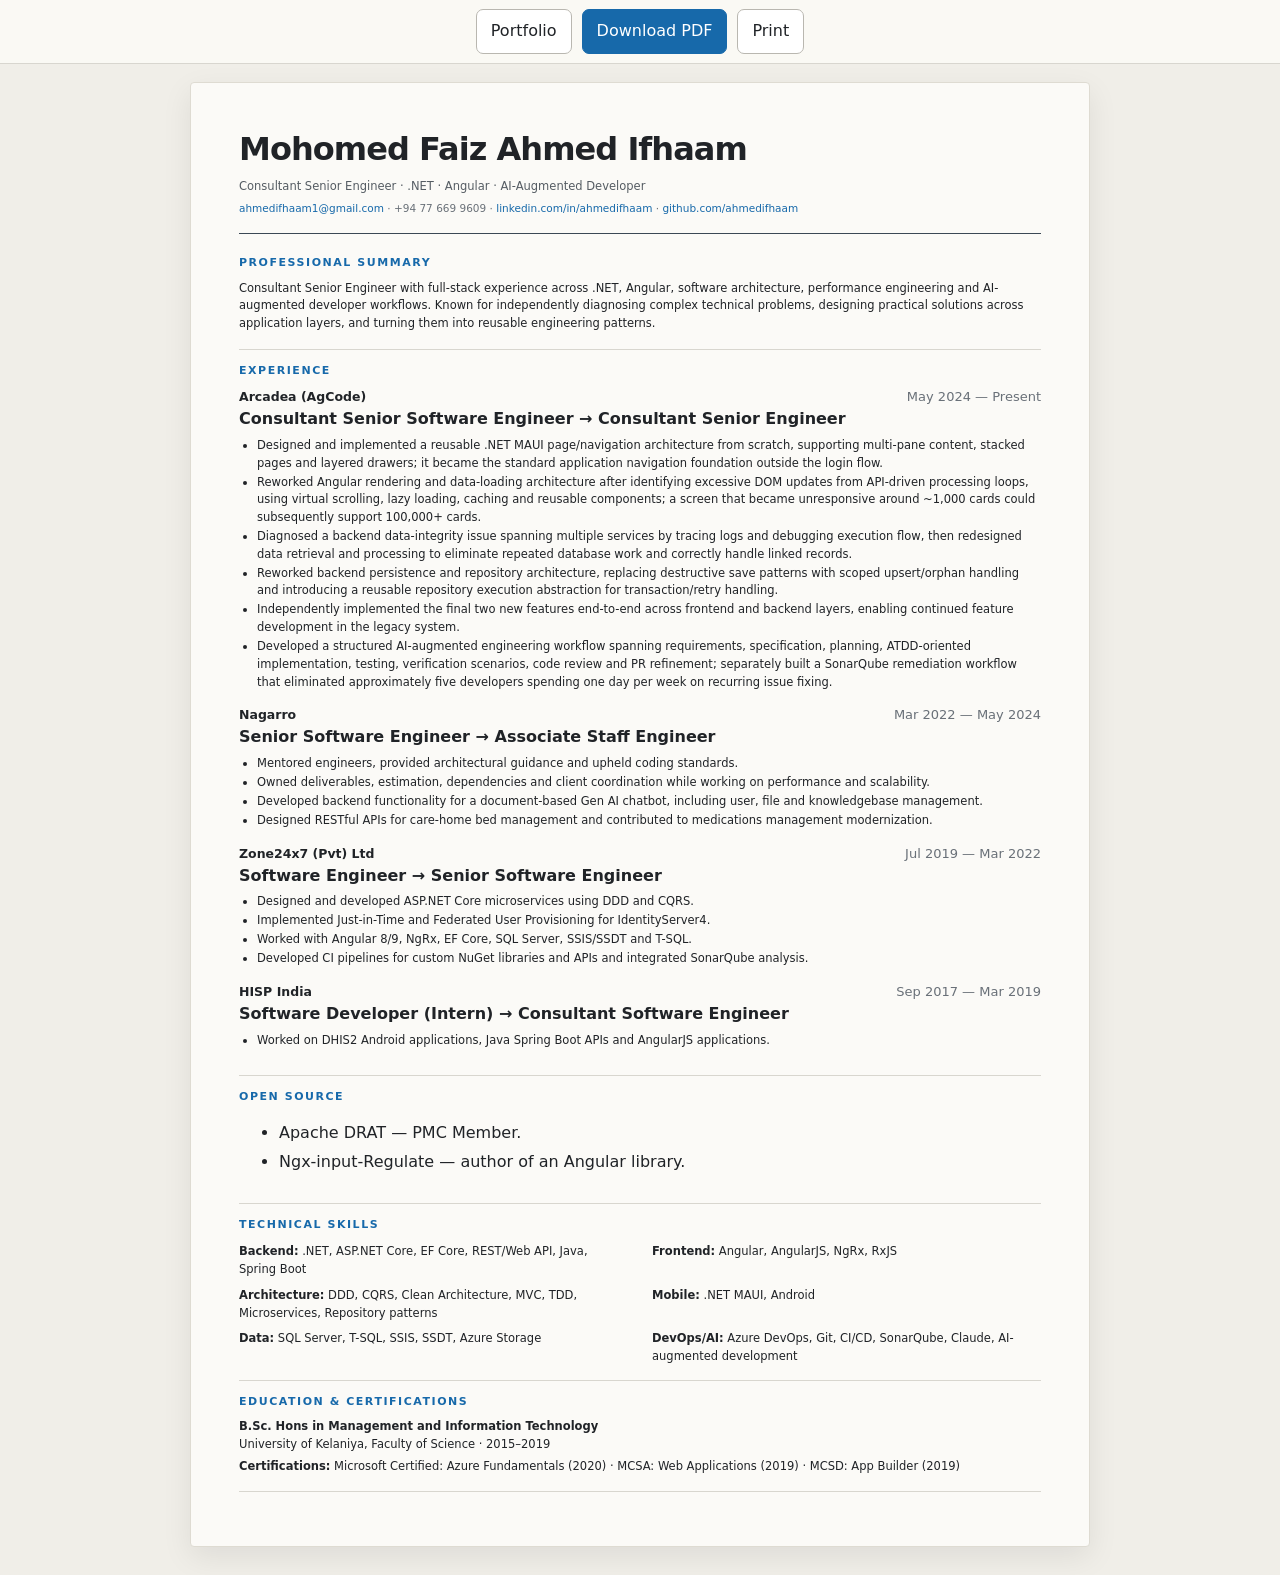
==== commit b5d0e2e8: "docs: update CV with confirmed career achievements" ====
--- a/site/cv.html
+++ b/site/cv.html
@@ -1 +1 @@
-<!doctype html><html lang="en"><head><meta charset="utf-8"><meta name="viewport" content="width=device-width,initial-scale=1"><title>Mohomed Faiz Ahmed Ifhaam — CV</title><link rel="stylesheet" href="styles.css"></head><body class="cv-page"><div class="cv-actions"><a class="button" href="index.html">Portfolio</a><a class="button primary" href="assets/Ahmed_Ifhaam_CV.pdf" download>Download PDF</a><button class="button" onclick="window.print()">Print</button></div><main class="cv"><header class="cv-header"><h1>Mohomed Faiz Ahmed Ifhaam</h1><p>Consultant Senior Engineer · .NET · Angular · AI-Augmented Developer</p><div class="contact"><a href="mailto:ahmedifhaam1@gmail.com">ahmedifhaam1@gmail.com</a> · +94 77 669 9609 · <a href="https://linkedin.com/in/ahmedifhaam">linkedin.com/in/ahmedifhaam</a> · <a href="https://github.com/ahmedifhaam">github.com/ahmedifhaam</a></div></header><section><h2>Professional Summary</h2><p>Consultant Senior Engineer with experience across backend engineering, frontend development, software architecture, performance engineering and AI-augmented developer workflows. Experience includes .NET, ASP.NET Core, Angular, Azure, SQL Server, DDD, CQRS, Clean Architecture, microservices and CI/CD.</p></section><section><h2>Experience</h2><div class="cv-role"><div class="cv-role-head"><strong>Arcadea (AgCode)</strong><span>May 2024 — Present</span></div><strong>Consultant Senior Software Engineer → Consultant Senior Engineer</strong><ul><li>Joined as a .NET full-stack developer and initially led the Android/.NET MAUI team during the initial product development phase.</li><li>Designed a custom layout and abstraction layer with drawers, panes and hostable pages to bridge complex product mockups with available .NET MAUI components.</li><li>Developed the mobile UI foundation over approximately 1.5 years and handed it over to the wider team.</li><li>Moved into .NET backend and legacy Angular maintenance, addressing dynamic page-generation performance, coding standards, and full-stack code-path optimization.</li><li>Built an AI-augmented SonarQube remediation workflow using shell scripting, Claude, isolated worktrees, test generation, TDD and automated code review.</li><li>The workflow eliminated approximately five developers spending one day per week on recurring SonarQube issue fixing.</li><li>Continued into backend/API engineering, Angular performance, security fixes, and AI-augmented developer workflows after transitioning to AgCode.</li><li>Currently improving API performance with a target of reducing normal-case execution time by 10%.</li></ul></div><div class="cv-role"><div class="cv-role-head"><strong>Nagarro</strong><span>Mar 2022 — May 2024</span></div><strong>Senior Software Engineer → Associate Staff Engineer</strong><ul><li>Mentored engineers, provided architectural guidance and upheld coding standards.</li><li>Owned deliverables, estimation, dependencies and client coordination while working on performance and scalability.</li><li>Developed backend functionality for a document-based Gen AI chatbot, including user, file and knowledgebase management.</li><li>Designed RESTful APIs for care-home bed management and contributed to medications management modernization.</li></ul></div><div class="cv-role"><div class="cv-role-head"><strong>Zone24x7 (Pvt) Ltd</strong><span>Jul 2019 — Mar 2022</span></div><strong>Software Engineer → Senior Software Engineer</strong><ul><li>Designed and developed ASP.NET Core microservices using DDD and CQRS.</li><li>Implemented Just-in-Time and Federated User Provisioning for IdentityServer4.</li><li>Worked with Angular 8/9, NgRx, EF Core, SQL Server, SSIS/SSDT and T-SQL.</li><li>Developed CI pipelines for custom NuGet libraries and APIs and integrated SonarQube analysis.</li></ul></div><div class="cv-role"><div class="cv-role-head"><strong>HISP India</strong><span>Sep 2017 — Mar 2019</span></div><strong>Software Developer (Intern) → Consultant Software Engineer</strong><ul><li>Worked on DHIS2 Android applications, Java Spring Boot APIs and AngularJS applications.</li></ul></div></section><section><h2>Open Source</h2><ul><li>Apache DRAT — PMC Member.</li><li>Ngx-input-Regulate — author of an Angular library.</li></ul></section><section><h2>Technical Skills</h2><div class="skill-grid"><p><strong>Backend:</strong> .NET, ASP.NET Core, EF Core, REST/Web API, Java, Spring Boot</p><p><strong>Frontend:</strong> Angular, AngularJS, NgRx, RxJS</p><p><strong>Mobile:</strong> .NET MAUI, Android, DHIS2 Android</p><p><strong>Architecture:</strong> DDD, CQRS, Clean Architecture, MVC, TDD, Microservices</p><p><strong>Data:</strong> SQL Server, T-SQL, SSIS, SSDT, Azure Storage</p><p><strong>DevOps/AI:</strong> Azure DevOps, Git, CI/CD, SonarQube, Claude</p></div></section><section><h2>Education & Certifications</h2><p><strong>B.Sc. Hons in Management and Information Technology</strong><br>University of Kelaniya, Faculty of Science · 2015–2019</p><p><strong>Certifications:</strong> Microsoft Certified: Azure Fundamentals (2020) · MCSA: Web Applications (2019) · MCSD: App Builder (2019)</p></section></main></body></html>+<!doctype html><html lang="en"><head><meta charset="utf-8"><meta name="viewport" content="width=device-width,initial-scale=1"><title>Mohomed Faiz Ahmed Ifhaam — CV</title><link rel="stylesheet" href="styles.css"></head><body class="cv-page"><div class="cv-actions"><a class="button" href="index.html">Portfolio</a><a class="button primary" href="assets/Ahmed_Ifhaam_CV.pdf" download>Download PDF</a><button class="button" onclick="window.print()">Print</button></div><main class="cv"><header class="cv-header"><h1>Mohomed Faiz Ahmed Ifhaam</h1><p>Consultant Senior Engineer · .NET · Angular · AI-Augmented Developer</p><div class="contact"><a href="mailto:ahmedifhaam1@gmail.com">ahmedifhaam1@gmail.com</a> · +94 77 669 9609 · <a href="https://linkedin.com/in/ahmedifhaam">linkedin.com/in/ahmedifhaam</a> · <a href="https://github.com/ahmedifhaam">github.com/ahmedifhaam</a></div></header><section><h2>Professional Summary</h2><p>Consultant Senior Engineer with full-stack experience across .NET, Angular, software architecture, performance engineering and AI-augmented developer workflows. Known for independently diagnosing complex technical problems, designing practical solutions across application layers, and turning them into reusable engineering patterns.</p></section><section><h2>Experience</h2><div class="cv-role"><div class="cv-role-head"><strong>Arcadea (AgCode)</strong><span>May 2024 — Present</span></div><strong>Consultant Senior Software Engineer → Consultant Senior Engineer</strong><ul><li>Designed and implemented a reusable .NET MAUI page/navigation architecture from scratch, supporting multi-pane content, stacked pages and layered drawers; it became the standard application navigation foundation outside the login flow.</li><li>Reworked Angular rendering and data-loading architecture after identifying excessive DOM updates from API-driven processing loops, using virtual scrolling, lazy loading, caching and reusable components; a screen that became unresponsive around ~1,000 cards could subsequently support 100,000+ cards.</li><li>Diagnosed a backend data-integrity issue spanning multiple services by tracing logs and debugging execution flow, then redesigned data retrieval and processing to eliminate repeated database work and correctly handle linked records.</li><li>Reworked backend persistence and repository architecture, replacing destructive save patterns with scoped upsert/orphan handling and introducing a reusable repository execution abstraction for transaction/retry handling.</li><li>Independently implemented the final two new features end-to-end across frontend and backend layers, enabling continued feature development in the legacy system.</li><li>Developed a structured AI-augmented engineering workflow spanning requirements, specification, planning, ATDD-oriented implementation, testing, verification scenarios, code review and PR refinement; separately built a SonarQube remediation workflow that eliminated approximately five developers spending one day per week on recurring issue fixing.</li></ul></div><div class="cv-role"><div class="cv-role-head"><strong>Nagarro</strong><span>Mar 2022 — May 2024</span></div><strong>Senior Software Engineer → Associate Staff Engineer</strong><ul><li>Mentored engineers, provided architectural guidance and upheld coding standards.</li><li>Owned deliverables, estimation, dependencies and client coordination while working on performance and scalability.</li><li>Developed backend functionality for a document-based Gen AI chatbot, including user, file and knowledgebase management.</li><li>Designed RESTful APIs for care-home bed management and contributed to medications management modernization.</li></ul></div><div class="cv-role"><div class="cv-role-head"><strong>Zone24x7 (Pvt) Ltd</strong><span>Jul 2019 — Mar 2022</span></div><strong>Software Engineer → Senior Software Engineer</strong><ul><li>Designed and developed ASP.NET Core microservices using DDD and CQRS.</li><li>Implemented Just-in-Time and Federated User Provisioning for IdentityServer4.</li><li>Worked with Angular 8/9, NgRx, EF Core, SQL Server, SSIS/SSDT and T-SQL.</li><li>Developed CI pipelines for custom NuGet libraries and APIs and integrated SonarQube analysis.</li></ul></div><div class="cv-role"><div class="cv-role-head"><strong>HISP India</strong><span>Sep 2017 — Mar 2019</span></div><strong>Software Developer (Intern) → Consultant Software Engineer</strong><ul><li>Worked on DHIS2 Android applications, Java Spring Boot APIs and AngularJS applications.</li></ul></div></section><section><h2>Open Source</h2><ul><li>Apache DRAT — PMC Member.</li><li>Ngx-input-Regulate — author of an Angular library.</li></ul></section><section><h2>Technical Skills</h2><div class="skill-grid"><p><strong>Backend:</strong> .NET, ASP.NET Core, EF Core, REST/Web API, Java, Spring Boot</p><p><strong>Frontend:</strong> Angular, AngularJS, NgRx, RxJS</p><p><strong>Architecture:</strong> DDD, CQRS, Clean Architecture, MVC, TDD, Microservices, Repository patterns</p><p><strong>Mobile:</strong> .NET MAUI, Android</p><p><strong>Data:</strong> SQL Server, T-SQL, SSIS, SSDT, Azure Storage</p><p><strong>DevOps/AI:</strong> Azure DevOps, Git, CI/CD, SonarQube, Claude, AI-augmented development</p></div></section><section><h2>Education & Certifications</h2><p><strong>B.Sc. Hons in Management and Information Technology</strong><br>University of Kelaniya, Faculty of Science · 2015–2019</p><p><strong>Certifications:</strong> Microsoft Certified: Azure Fundamentals (2020) · MCSA: Web Applications (2019) · MCSD: App Builder (2019)</p></section></main></body></html>
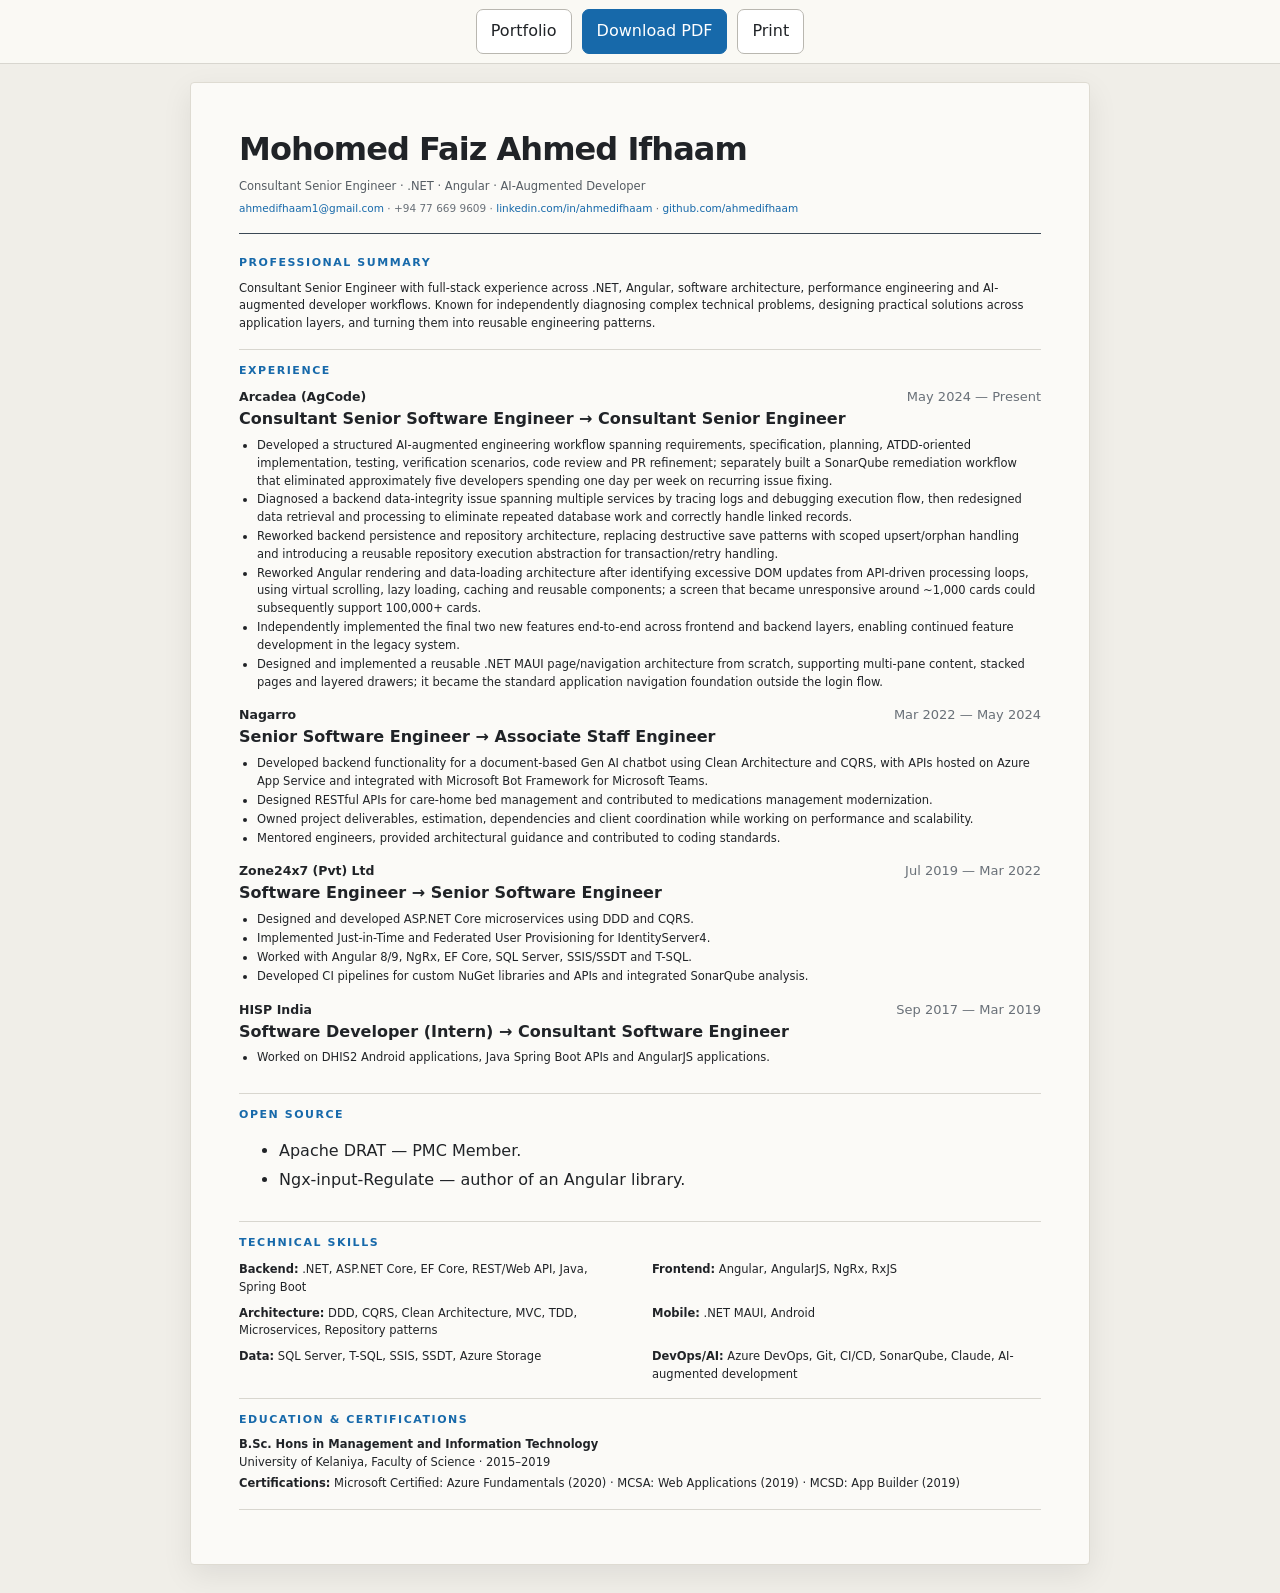
==== commit 95f02cee: "docs: reorder CV achievements and refine Nagarro stack" ====
--- a/site/cv.html
+++ b/site/cv.html
@@ -1 +1 @@
-<!doctype html><html lang="en"><head><meta charset="utf-8"><meta name="viewport" content="width=device-width,initial-scale=1"><title>Mohomed Faiz Ahmed Ifhaam — CV</title><link rel="stylesheet" href="styles.css"></head><body class="cv-page"><div class="cv-actions"><a class="button" href="index.html">Portfolio</a><a class="button primary" href="assets/Ahmed_Ifhaam_CV.pdf" download>Download PDF</a><button class="button" onclick="window.print()">Print</button></div><main class="cv"><header class="cv-header"><h1>Mohomed Faiz Ahmed Ifhaam</h1><p>Consultant Senior Engineer · .NET · Angular · AI-Augmented Developer</p><div class="contact"><a href="mailto:ahmedifhaam1@gmail.com">ahmedifhaam1@gmail.com</a> · +94 77 669 9609 · <a href="https://linkedin.com/in/ahmedifhaam">linkedin.com/in/ahmedifhaam</a> · <a href="https://github.com/ahmedifhaam">github.com/ahmedifhaam</a></div></header><section><h2>Professional Summary</h2><p>Consultant Senior Engineer with full-stack experience across .NET, Angular, software architecture, performance engineering and AI-augmented developer workflows. Known for independently diagnosing complex technical problems, designing practical solutions across application layers, and turning them into reusable engineering patterns.</p></section><section><h2>Experience</h2><div class="cv-role"><div class="cv-role-head"><strong>Arcadea (AgCode)</strong><span>May 2024 — Present</span></div><strong>Consultant Senior Software Engineer → Consultant Senior Engineer</strong><ul><li>Designed and implemented a reusable .NET MAUI page/navigation architecture from scratch, supporting multi-pane content, stacked pages and layered drawers; it became the standard application navigation foundation outside the login flow.</li><li>Reworked Angular rendering and data-loading architecture after identifying excessive DOM updates from API-driven processing loops, using virtual scrolling, lazy loading, caching and reusable components; a screen that became unresponsive around ~1,000 cards could subsequently support 100,000+ cards.</li><li>Diagnosed a backend data-integrity issue spanning multiple services by tracing logs and debugging execution flow, then redesigned data retrieval and processing to eliminate repeated database work and correctly handle linked records.</li><li>Reworked backend persistence and repository architecture, replacing destructive save patterns with scoped upsert/orphan handling and introducing a reusable repository execution abstraction for transaction/retry handling.</li><li>Independently implemented the final two new features end-to-end across frontend and backend layers, enabling continued feature development in the legacy system.</li><li>Developed a structured AI-augmented engineering workflow spanning requirements, specification, planning, ATDD-oriented implementation, testing, verification scenarios, code review and PR refinement; separately built a SonarQube remediation workflow that eliminated approximately five developers spending one day per week on recurring issue fixing.</li></ul></div><div class="cv-role"><div class="cv-role-head"><strong>Nagarro</strong><span>Mar 2022 — May 2024</span></div><strong>Senior Software Engineer → Associate Staff Engineer</strong><ul><li>Mentored engineers, provided architectural guidance and upheld coding standards.</li><li>Owned deliverables, estimation, dependencies and client coordination while working on performance and scalability.</li><li>Developed backend functionality for a document-based Gen AI chatbot, including user, file and knowledgebase management.</li><li>Designed RESTful APIs for care-home bed management and contributed to medications management modernization.</li></ul></div><div class="cv-role"><div class="cv-role-head"><strong>Zone24x7 (Pvt) Ltd</strong><span>Jul 2019 — Mar 2022</span></div><strong>Software Engineer → Senior Software Engineer</strong><ul><li>Designed and developed ASP.NET Core microservices using DDD and CQRS.</li><li>Implemented Just-in-Time and Federated User Provisioning for IdentityServer4.</li><li>Worked with Angular 8/9, NgRx, EF Core, SQL Server, SSIS/SSDT and T-SQL.</li><li>Developed CI pipelines for custom NuGet libraries and APIs and integrated SonarQube analysis.</li></ul></div><div class="cv-role"><div class="cv-role-head"><strong>HISP India</strong><span>Sep 2017 — Mar 2019</span></div><strong>Software Developer (Intern) → Consultant Software Engineer</strong><ul><li>Worked on DHIS2 Android applications, Java Spring Boot APIs and AngularJS applications.</li></ul></div></section><section><h2>Open Source</h2><ul><li>Apache DRAT — PMC Member.</li><li>Ngx-input-Regulate — author of an Angular library.</li></ul></section><section><h2>Technical Skills</h2><div class="skill-grid"><p><strong>Backend:</strong> .NET, ASP.NET Core, EF Core, REST/Web API, Java, Spring Boot</p><p><strong>Frontend:</strong> Angular, AngularJS, NgRx, RxJS</p><p><strong>Architecture:</strong> DDD, CQRS, Clean Architecture, MVC, TDD, Microservices, Repository patterns</p><p><strong>Mobile:</strong> .NET MAUI, Android</p><p><strong>Data:</strong> SQL Server, T-SQL, SSIS, SSDT, Azure Storage</p><p><strong>DevOps/AI:</strong> Azure DevOps, Git, CI/CD, SonarQube, Claude, AI-augmented development</p></div></section><section><h2>Education & Certifications</h2><p><strong>B.Sc. Hons in Management and Information Technology</strong><br>University of Kelaniya, Faculty of Science · 2015–2019</p><p><strong>Certifications:</strong> Microsoft Certified: Azure Fundamentals (2020) · MCSA: Web Applications (2019) · MCSD: App Builder (2019)</p></section></main></body></html>+<!doctype html><html lang="en"><head><meta charset="utf-8"><meta name="viewport" content="width=device-width,initial-scale=1"><title>Mohomed Faiz Ahmed Ifhaam — CV</title><link rel="stylesheet" href="styles.css"></head><body class="cv-page"><div class="cv-actions"><a class="button" href="index.html">Portfolio</a><a class="button primary" href="assets/Ahmed_Ifhaam_CV.pdf" download>Download PDF</a><button class="button" onclick="window.print()">Print</button></div><main class="cv"><header class="cv-header"><h1>Mohomed Faiz Ahmed Ifhaam</h1><p>Consultant Senior Engineer · .NET · Angular · AI-Augmented Developer</p><div class="contact"><a href="mailto:ahmedifhaam1@gmail.com">ahmedifhaam1@gmail.com</a> · +94 77 669 9609 · <a href="https://linkedin.com/in/ahmedifhaam">linkedin.com/in/ahmedifhaam</a> · <a href="https://github.com/ahmedifhaam">github.com/ahmedifhaam</a></div></header><section><h2>Professional Summary</h2><p>Consultant Senior Engineer with full-stack experience across .NET, Angular, software architecture, performance engineering and AI-augmented developer workflows. Known for independently diagnosing complex technical problems, designing practical solutions across application layers, and turning them into reusable engineering patterns.</p></section><section><h2>Experience</h2><div class="cv-role"><div class="cv-role-head"><strong>Arcadea (AgCode)</strong><span>May 2024 — Present</span></div><strong>Consultant Senior Software Engineer → Consultant Senior Engineer</strong><ul><li>Developed a structured AI-augmented engineering workflow spanning requirements, specification, planning, ATDD-oriented implementation, testing, verification scenarios, code review and PR refinement; separately built a SonarQube remediation workflow that eliminated approximately five developers spending one day per week on recurring issue fixing.</li><li>Diagnosed a backend data-integrity issue spanning multiple services by tracing logs and debugging execution flow, then redesigned data retrieval and processing to eliminate repeated database work and correctly handle linked records.</li><li>Reworked backend persistence and repository architecture, replacing destructive save patterns with scoped upsert/orphan handling and introducing a reusable repository execution abstraction for transaction/retry handling.</li><li>Reworked Angular rendering and data-loading architecture after identifying excessive DOM updates from API-driven processing loops, using virtual scrolling, lazy loading, caching and reusable components; a screen that became unresponsive around ~1,000 cards could subsequently support 100,000+ cards.</li><li>Independently implemented the final two new features end-to-end across frontend and backend layers, enabling continued feature development in the legacy system.</li><li>Designed and implemented a reusable .NET MAUI page/navigation architecture from scratch, supporting multi-pane content, stacked pages and layered drawers; it became the standard application navigation foundation outside the login flow.</li></ul></div><div class="cv-role"><div class="cv-role-head"><strong>Nagarro</strong><span>Mar 2022 — May 2024</span></div><strong>Senior Software Engineer → Associate Staff Engineer</strong><ul><li>Developed backend functionality for a document-based Gen AI chatbot using Clean Architecture and CQRS, with APIs hosted on Azure App Service and integrated with Microsoft Bot Framework for Microsoft Teams.</li><li>Designed RESTful APIs for care-home bed management and contributed to medications management modernization.</li><li>Owned project deliverables, estimation, dependencies and client coordination while working on performance and scalability.</li><li>Mentored engineers, provided architectural guidance and contributed to coding standards.</li></ul></div><div class="cv-role"><div class="cv-role-head"><strong>Zone24x7 (Pvt) Ltd</strong><span>Jul 2019 — Mar 2022</span></div><strong>Software Engineer → Senior Software Engineer</strong><ul><li>Designed and developed ASP.NET Core microservices using DDD and CQRS.</li><li>Implemented Just-in-Time and Federated User Provisioning for IdentityServer4.</li><li>Worked with Angular 8/9, NgRx, EF Core, SQL Server, SSIS/SSDT and T-SQL.</li><li>Developed CI pipelines for custom NuGet libraries and APIs and integrated SonarQube analysis.</li></ul></div><div class="cv-role"><div class="cv-role-head"><strong>HISP India</strong><span>Sep 2017 — Mar 2019</span></div><strong>Software Developer (Intern) → Consultant Software Engineer</strong><ul><li>Worked on DHIS2 Android applications, Java Spring Boot APIs and AngularJS applications.</li></ul></div></section><section><h2>Open Source</h2><ul><li>Apache DRAT — PMC Member.</li><li>Ngx-input-Regulate — author of an Angular library.</li></ul></section><section><h2>Technical Skills</h2><div class="skill-grid"><p><strong>Backend:</strong> .NET, ASP.NET Core, EF Core, REST/Web API, Java, Spring Boot</p><p><strong>Frontend:</strong> Angular, AngularJS, NgRx, RxJS</p><p><strong>Architecture:</strong> DDD, CQRS, Clean Architecture, MVC, TDD, Microservices, Repository patterns</p><p><strong>Mobile:</strong> .NET MAUI, Android</p><p><strong>Data:</strong> SQL Server, T-SQL, SSIS, SSDT, Azure Storage</p><p><strong>DevOps/AI:</strong> Azure DevOps, Git, CI/CD, SonarQube, Claude, AI-augmented development</p></div></section><section><h2>Education & Certifications</h2><p><strong>B.Sc. Hons in Management and Information Technology</strong><br>University of Kelaniya, Faculty of Science · 2015–2019</p><p><strong>Certifications:</strong> Microsoft Certified: Azure Fundamentals (2020) · MCSA: Web Applications (2019) · MCSD: App Builder (2019)</p></section></main></body></html>
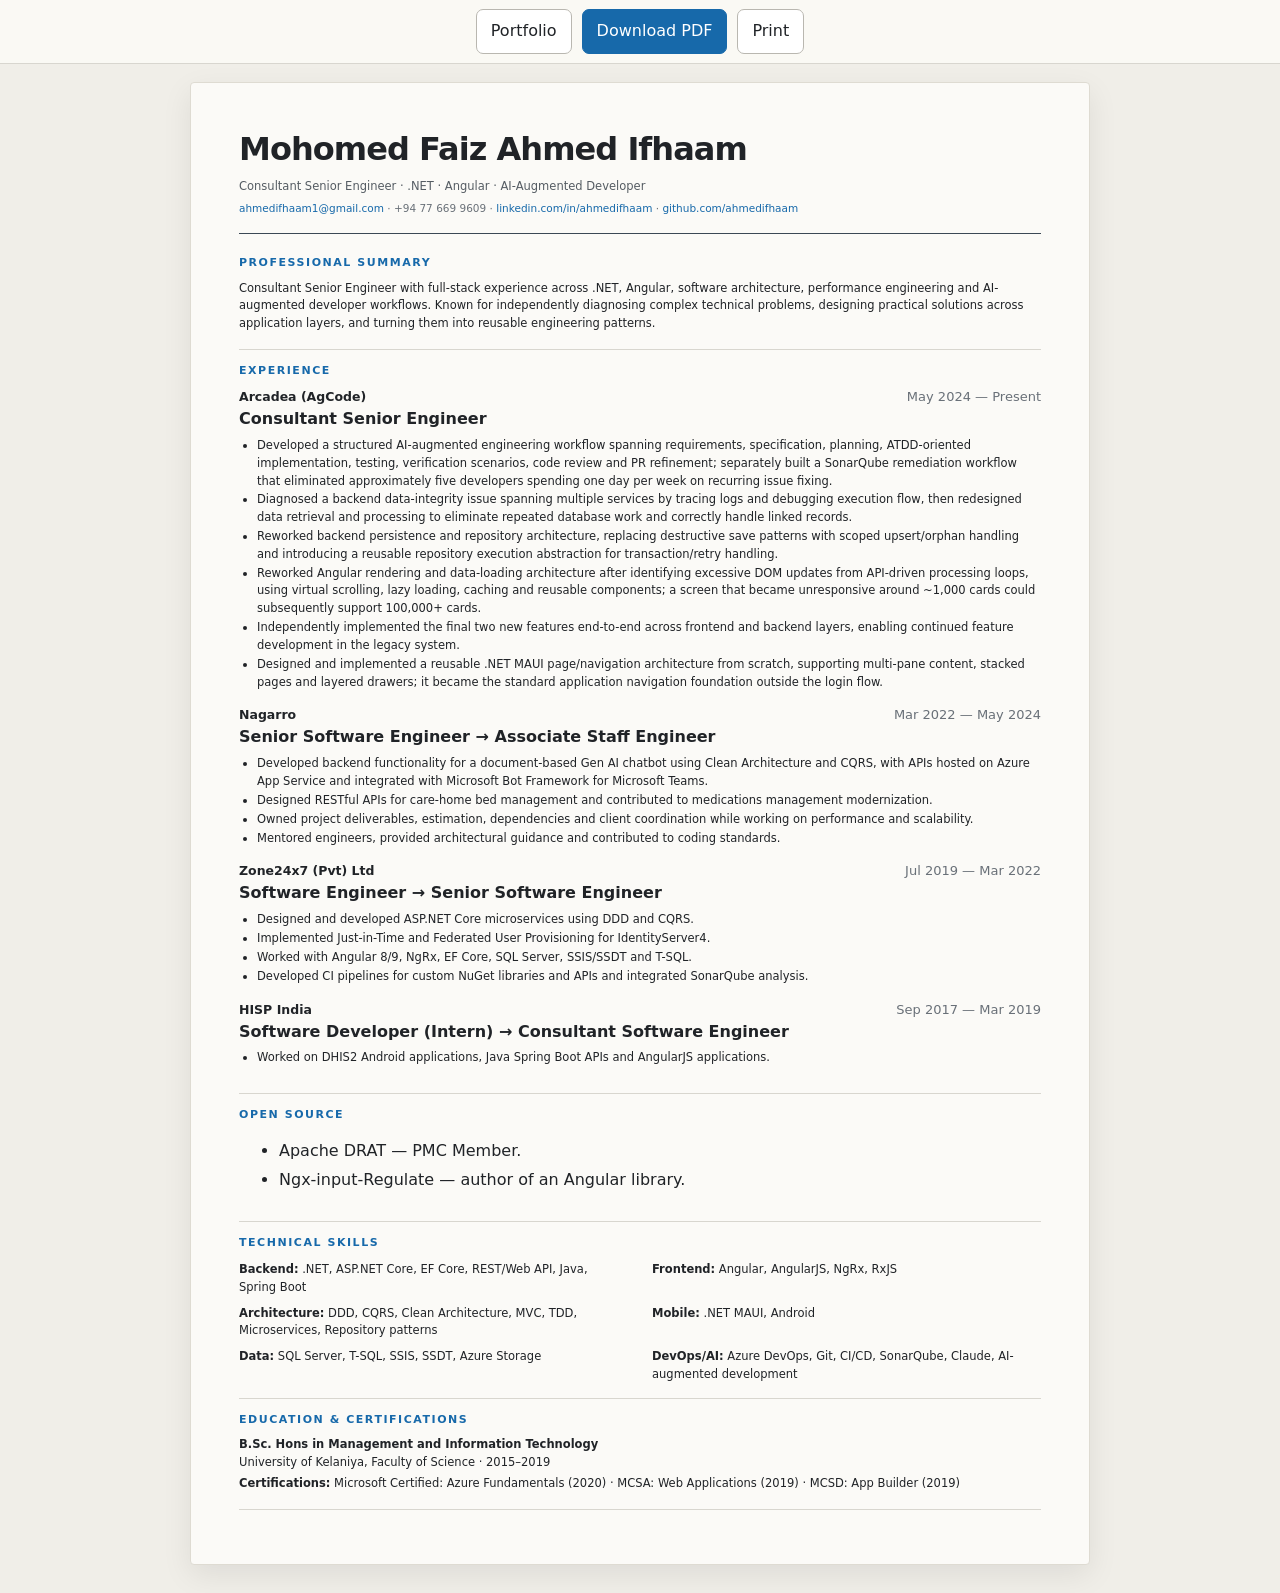
==== commit e3c3952d: "docs: correct Arcadea title" ====
--- a/site/cv.html
+++ b/site/cv.html
@@ -1 +1 @@
-<!doctype html><html lang="en"><head><meta charset="utf-8"><meta name="viewport" content="width=device-width,initial-scale=1"><title>Mohomed Faiz Ahmed Ifhaam — CV</title><link rel="stylesheet" href="styles.css"></head><body class="cv-page"><div class="cv-actions"><a class="button" href="index.html">Portfolio</a><a class="button primary" href="assets/Ahmed_Ifhaam_CV.pdf" download>Download PDF</a><button class="button" onclick="window.print()">Print</button></div><main class="cv"><header class="cv-header"><h1>Mohomed Faiz Ahmed Ifhaam</h1><p>Consultant Senior Engineer · .NET · Angular · AI-Augmented Developer</p><div class="contact"><a href="mailto:ahmedifhaam1@gmail.com">ahmedifhaam1@gmail.com</a> · +94 77 669 9609 · <a href="https://linkedin.com/in/ahmedifhaam">linkedin.com/in/ahmedifhaam</a> · <a href="https://github.com/ahmedifhaam">github.com/ahmedifhaam</a></div></header><section><h2>Professional Summary</h2><p>Consultant Senior Engineer with full-stack experience across .NET, Angular, software architecture, performance engineering and AI-augmented developer workflows. Known for independently diagnosing complex technical problems, designing practical solutions across application layers, and turning them into reusable engineering patterns.</p></section><section><h2>Experience</h2><div class="cv-role"><div class="cv-role-head"><strong>Arcadea (AgCode)</strong><span>May 2024 — Present</span></div><strong>Consultant Senior Software Engineer → Consultant Senior Engineer</strong><ul><li>Developed a structured AI-augmented engineering workflow spanning requirements, specification, planning, ATDD-oriented implementation, testing, verification scenarios, code review and PR refinement; separately built a SonarQube remediation workflow that eliminated approximately five developers spending one day per week on recurring issue fixing.</li><li>Diagnosed a backend data-integrity issue spanning multiple services by tracing logs and debugging execution flow, then redesigned data retrieval and processing to eliminate repeated database work and correctly handle linked records.</li><li>Reworked backend persistence and repository architecture, replacing destructive save patterns with scoped upsert/orphan handling and introducing a reusable repository execution abstraction for transaction/retry handling.</li><li>Reworked Angular rendering and data-loading architecture after identifying excessive DOM updates from API-driven processing loops, using virtual scrolling, lazy loading, caching and reusable components; a screen that became unresponsive around ~1,000 cards could subsequently support 100,000+ cards.</li><li>Independently implemented the final two new features end-to-end across frontend and backend layers, enabling continued feature development in the legacy system.</li><li>Designed and implemented a reusable .NET MAUI page/navigation architecture from scratch, supporting multi-pane content, stacked pages and layered drawers; it became the standard application navigation foundation outside the login flow.</li></ul></div><div class="cv-role"><div class="cv-role-head"><strong>Nagarro</strong><span>Mar 2022 — May 2024</span></div><strong>Senior Software Engineer → Associate Staff Engineer</strong><ul><li>Developed backend functionality for a document-based Gen AI chatbot using Clean Architecture and CQRS, with APIs hosted on Azure App Service and integrated with Microsoft Bot Framework for Microsoft Teams.</li><li>Designed RESTful APIs for care-home bed management and contributed to medications management modernization.</li><li>Owned project deliverables, estimation, dependencies and client coordination while working on performance and scalability.</li><li>Mentored engineers, provided architectural guidance and contributed to coding standards.</li></ul></div><div class="cv-role"><div class="cv-role-head"><strong>Zone24x7 (Pvt) Ltd</strong><span>Jul 2019 — Mar 2022</span></div><strong>Software Engineer → Senior Software Engineer</strong><ul><li>Designed and developed ASP.NET Core microservices using DDD and CQRS.</li><li>Implemented Just-in-Time and Federated User Provisioning for IdentityServer4.</li><li>Worked with Angular 8/9, NgRx, EF Core, SQL Server, SSIS/SSDT and T-SQL.</li><li>Developed CI pipelines for custom NuGet libraries and APIs and integrated SonarQube analysis.</li></ul></div><div class="cv-role"><div class="cv-role-head"><strong>HISP India</strong><span>Sep 2017 — Mar 2019</span></div><strong>Software Developer (Intern) → Consultant Software Engineer</strong><ul><li>Worked on DHIS2 Android applications, Java Spring Boot APIs and AngularJS applications.</li></ul></div></section><section><h2>Open Source</h2><ul><li>Apache DRAT — PMC Member.</li><li>Ngx-input-Regulate — author of an Angular library.</li></ul></section><section><h2>Technical Skills</h2><div class="skill-grid"><p><strong>Backend:</strong> .NET, ASP.NET Core, EF Core, REST/Web API, Java, Spring Boot</p><p><strong>Frontend:</strong> Angular, AngularJS, NgRx, RxJS</p><p><strong>Architecture:</strong> DDD, CQRS, Clean Architecture, MVC, TDD, Microservices, Repository patterns</p><p><strong>Mobile:</strong> .NET MAUI, Android</p><p><strong>Data:</strong> SQL Server, T-SQL, SSIS, SSDT, Azure Storage</p><p><strong>DevOps/AI:</strong> Azure DevOps, Git, CI/CD, SonarQube, Claude, AI-augmented development</p></div></section><section><h2>Education & Certifications</h2><p><strong>B.Sc. Hons in Management and Information Technology</strong><br>University of Kelaniya, Faculty of Science · 2015–2019</p><p><strong>Certifications:</strong> Microsoft Certified: Azure Fundamentals (2020) · MCSA: Web Applications (2019) · MCSD: App Builder (2019)</p></section></main></body></html>+<!doctype html><html lang="en"><head><meta charset="utf-8"><meta name="viewport" content="width=device-width,initial-scale=1"><title>Mohomed Faiz Ahmed Ifhaam — CV</title><link rel="stylesheet" href="styles.css"></head><body class="cv-page"><div class="cv-actions"><a class="button" href="index.html">Portfolio</a><a class="button primary" href="assets/Ahmed_Ifhaam_CV.pdf" download>Download PDF</a><button class="button" onclick="window.print()">Print</button></div><main class="cv"><header class="cv-header"><h1>Mohomed Faiz Ahmed Ifhaam</h1><p>Consultant Senior Engineer · .NET · Angular · AI-Augmented Developer</p><div class="contact"><a href="mailto:ahmedifhaam1@gmail.com">ahmedifhaam1@gmail.com</a> · +94 77 669 9609 · <a href="https://linkedin.com/in/ahmedifhaam">linkedin.com/in/ahmedifhaam</a> · <a href="https://github.com/ahmedifhaam">github.com/ahmedifhaam</a></div></header><section><h2>Professional Summary</h2><p>Consultant Senior Engineer with full-stack experience across .NET, Angular, software architecture, performance engineering and AI-augmented developer workflows. Known for independently diagnosing complex technical problems, designing practical solutions across application layers, and turning them into reusable engineering patterns.</p></section><section><h2>Experience</h2><div class="cv-role"><div class="cv-role-head"><strong>Arcadea (AgCode)</strong><span>May 2024 — Present</span></div><strong>Consultant Senior Engineer</strong><ul><li>Developed a structured AI-augmented engineering workflow spanning requirements, specification, planning, ATDD-oriented implementation, testing, verification scenarios, code review and PR refinement; separately built a SonarQube remediation workflow that eliminated approximately five developers spending one day per week on recurring issue fixing.</li><li>Diagnosed a backend data-integrity issue spanning multiple services by tracing logs and debugging execution flow, then redesigned data retrieval and processing to eliminate repeated database work and correctly handle linked records.</li><li>Reworked backend persistence and repository architecture, replacing destructive save patterns with scoped upsert/orphan handling and introducing a reusable repository execution abstraction for transaction/retry handling.</li><li>Reworked Angular rendering and data-loading architecture after identifying excessive DOM updates from API-driven processing loops, using virtual scrolling, lazy loading, caching and reusable components; a screen that became unresponsive around ~1,000 cards could subsequently support 100,000+ cards.</li><li>Independently implemented the final two new features end-to-end across frontend and backend layers, enabling continued feature development in the legacy system.</li><li>Designed and implemented a reusable .NET MAUI page/navigation architecture from scratch, supporting multi-pane content, stacked pages and layered drawers; it became the standard application navigation foundation outside the login flow.</li></ul></div><div class="cv-role"><div class="cv-role-head"><strong>Nagarro</strong><span>Mar 2022 — May 2024</span></div><strong>Senior Software Engineer → Associate Staff Engineer</strong><ul><li>Developed backend functionality for a document-based Gen AI chatbot using Clean Architecture and CQRS, with APIs hosted on Azure App Service and integrated with Microsoft Bot Framework for Microsoft Teams.</li><li>Designed RESTful APIs for care-home bed management and contributed to medications management modernization.</li><li>Owned project deliverables, estimation, dependencies and client coordination while working on performance and scalability.</li><li>Mentored engineers, provided architectural guidance and contributed to coding standards.</li></ul></div><div class="cv-role"><div class="cv-role-head"><strong>Zone24x7 (Pvt) Ltd</strong><span>Jul 2019 — Mar 2022</span></div><strong>Software Engineer → Senior Software Engineer</strong><ul><li>Designed and developed ASP.NET Core microservices using DDD and CQRS.</li><li>Implemented Just-in-Time and Federated User Provisioning for IdentityServer4.</li><li>Worked with Angular 8/9, NgRx, EF Core, SQL Server, SSIS/SSDT and T-SQL.</li><li>Developed CI pipelines for custom NuGet libraries and APIs and integrated SonarQube analysis.</li></ul></div><div class="cv-role"><div class="cv-role-head"><strong>HISP India</strong><span>Sep 2017 — Mar 2019</span></div><strong>Software Developer (Intern) → Consultant Software Engineer</strong><ul><li>Worked on DHIS2 Android applications, Java Spring Boot APIs and AngularJS applications.</li></ul></div></section><section><h2>Open Source</h2><ul><li>Apache DRAT — PMC Member.</li><li>Ngx-input-Regulate — author of an Angular library.</li></ul></section><section><h2>Technical Skills</h2><div class="skill-grid"><p><strong>Backend:</strong> .NET, ASP.NET Core, EF Core, REST/Web API, Java, Spring Boot</p><p><strong>Frontend:</strong> Angular, AngularJS, NgRx, RxJS</p><p><strong>Architecture:</strong> DDD, CQRS, Clean Architecture, MVC, TDD, Microservices, Repository patterns</p><p><strong>Mobile:</strong> .NET MAUI, Android</p><p><strong>Data:</strong> SQL Server, T-SQL, SSIS, SSDT, Azure Storage</p><p><strong>DevOps/AI:</strong> Azure DevOps, Git, CI/CD, SonarQube, Claude, AI-augmented development</p></div></section><section><h2>Education & Certifications</h2><p><strong>B.Sc. Hons in Management and Information Technology</strong><br>University of Kelaniya, Faculty of Science · 2015–2019</p><p><strong>Certifications:</strong> Microsoft Certified: Azure Fundamentals (2020) · MCSA: Web Applications (2019) · MCSD: App Builder (2019)</p></section></main></body></html>
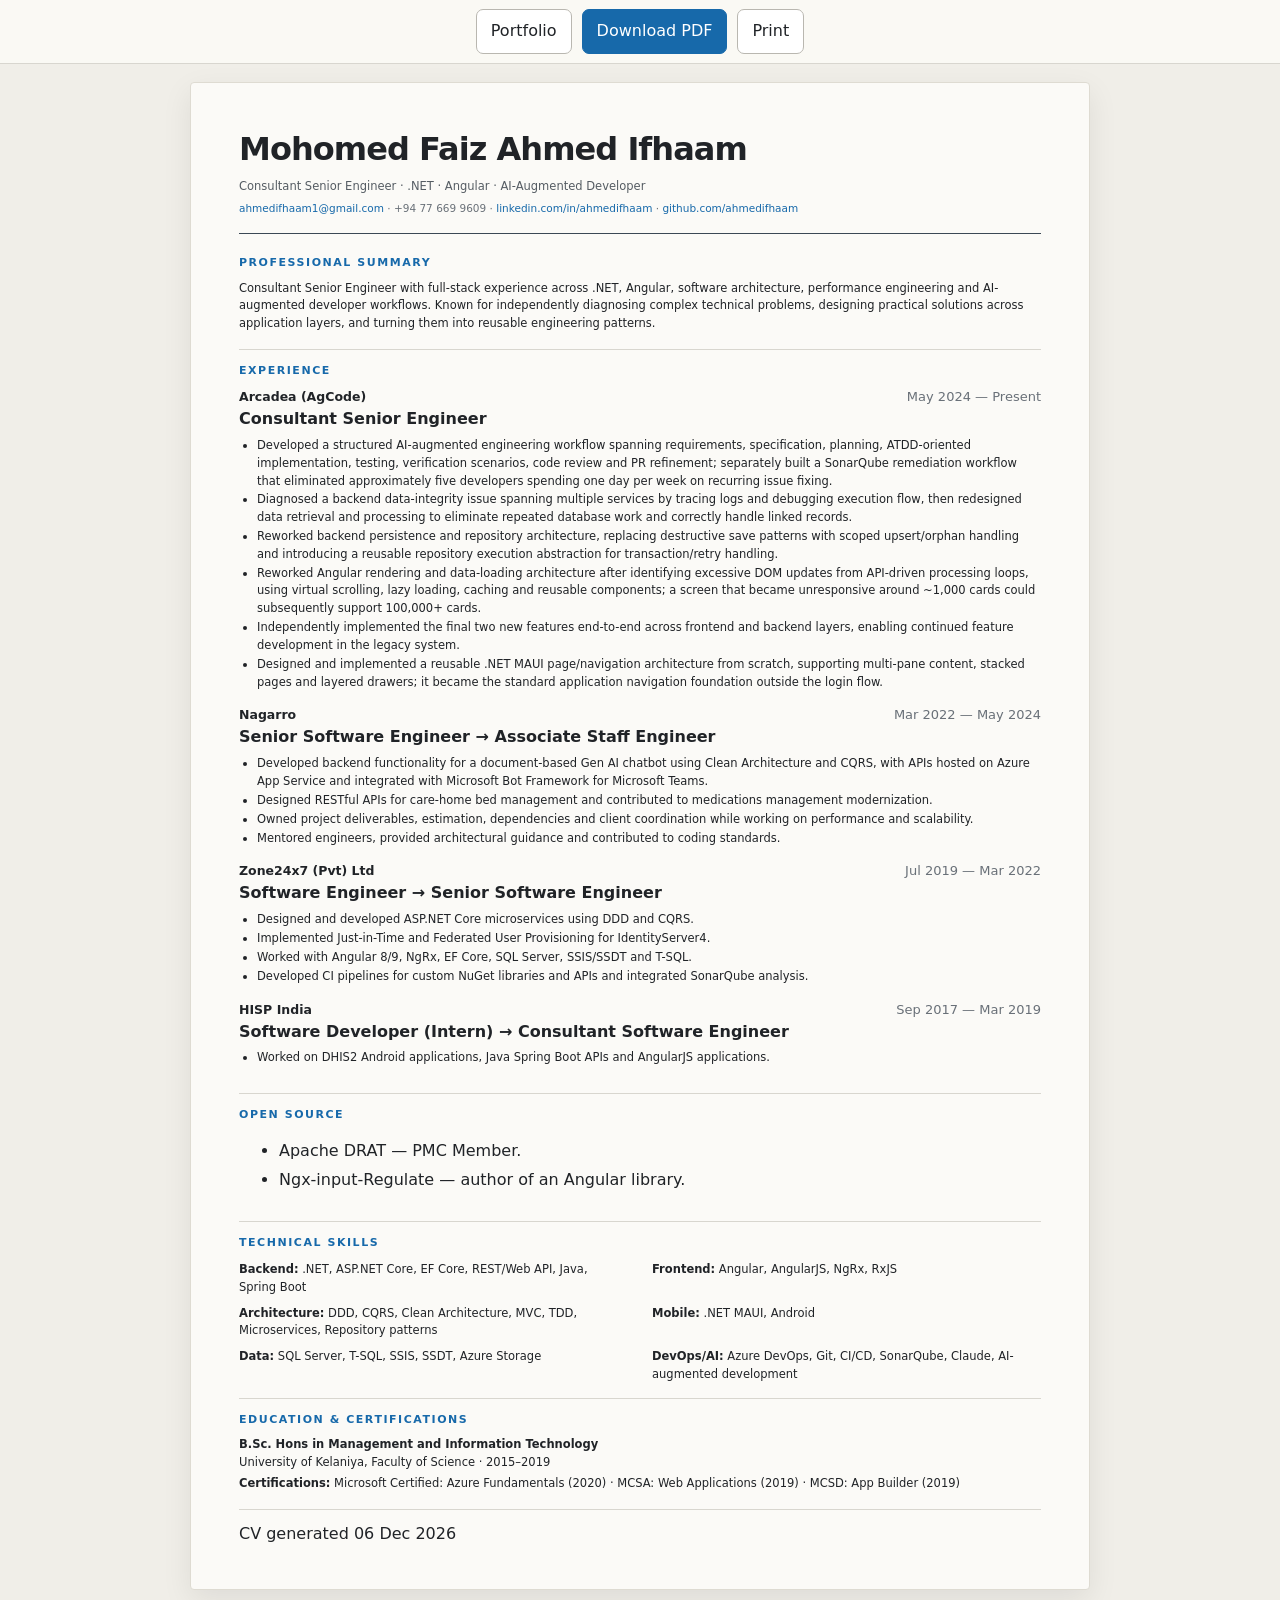
==== commit e7221fde: "docs: add subtle CV generation date footer" ====
--- a/site/cv.html
+++ b/site/cv.html
@@ -1 +1 @@
-<!doctype html><html lang="en"><head><meta charset="utf-8"><meta name="viewport" content="width=device-width,initial-scale=1"><title>Mohomed Faiz Ahmed Ifhaam — CV</title><link rel="stylesheet" href="styles.css"></head><body class="cv-page"><div class="cv-actions"><a class="button" href="index.html">Portfolio</a><a class="button primary" href="assets/Ahmed_Ifhaam_CV.pdf" download>Download PDF</a><button class="button" onclick="window.print()">Print</button></div><main class="cv"><header class="cv-header"><h1>Mohomed Faiz Ahmed Ifhaam</h1><p>Consultant Senior Engineer · .NET · Angular · AI-Augmented Developer</p><div class="contact"><a href="mailto:ahmedifhaam1@gmail.com">ahmedifhaam1@gmail.com</a> · +94 77 669 9609 · <a href="https://linkedin.com/in/ahmedifhaam">linkedin.com/in/ahmedifhaam</a> · <a href="https://github.com/ahmedifhaam">github.com/ahmedifhaam</a></div></header><section><h2>Professional Summary</h2><p>Consultant Senior Engineer with full-stack experience across .NET, Angular, software architecture, performance engineering and AI-augmented developer workflows. Known for independently diagnosing complex technical problems, designing practical solutions across application layers, and turning them into reusable engineering patterns.</p></section><section><h2>Experience</h2><div class="cv-role"><div class="cv-role-head"><strong>Arcadea (AgCode)</strong><span>May 2024 — Present</span></div><strong>Consultant Senior Engineer</strong><ul><li>Developed a structured AI-augmented engineering workflow spanning requirements, specification, planning, ATDD-oriented implementation, testing, verification scenarios, code review and PR refinement; separately built a SonarQube remediation workflow that eliminated approximately five developers spending one day per week on recurring issue fixing.</li><li>Diagnosed a backend data-integrity issue spanning multiple services by tracing logs and debugging execution flow, then redesigned data retrieval and processing to eliminate repeated database work and correctly handle linked records.</li><li>Reworked backend persistence and repository architecture, replacing destructive save patterns with scoped upsert/orphan handling and introducing a reusable repository execution abstraction for transaction/retry handling.</li><li>Reworked Angular rendering and data-loading architecture after identifying excessive DOM updates from API-driven processing loops, using virtual scrolling, lazy loading, caching and reusable components; a screen that became unresponsive around ~1,000 cards could subsequently support 100,000+ cards.</li><li>Independently implemented the final two new features end-to-end across frontend and backend layers, enabling continued feature development in the legacy system.</li><li>Designed and implemented a reusable .NET MAUI page/navigation architecture from scratch, supporting multi-pane content, stacked pages and layered drawers; it became the standard application navigation foundation outside the login flow.</li></ul></div><div class="cv-role"><div class="cv-role-head"><strong>Nagarro</strong><span>Mar 2022 — May 2024</span></div><strong>Senior Software Engineer → Associate Staff Engineer</strong><ul><li>Developed backend functionality for a document-based Gen AI chatbot using Clean Architecture and CQRS, with APIs hosted on Azure App Service and integrated with Microsoft Bot Framework for Microsoft Teams.</li><li>Designed RESTful APIs for care-home bed management and contributed to medications management modernization.</li><li>Owned project deliverables, estimation, dependencies and client coordination while working on performance and scalability.</li><li>Mentored engineers, provided architectural guidance and contributed to coding standards.</li></ul></div><div class="cv-role"><div class="cv-role-head"><strong>Zone24x7 (Pvt) Ltd</strong><span>Jul 2019 — Mar 2022</span></div><strong>Software Engineer → Senior Software Engineer</strong><ul><li>Designed and developed ASP.NET Core microservices using DDD and CQRS.</li><li>Implemented Just-in-Time and Federated User Provisioning for IdentityServer4.</li><li>Worked with Angular 8/9, NgRx, EF Core, SQL Server, SSIS/SSDT and T-SQL.</li><li>Developed CI pipelines for custom NuGet libraries and APIs and integrated SonarQube analysis.</li></ul></div><div class="cv-role"><div class="cv-role-head"><strong>HISP India</strong><span>Sep 2017 — Mar 2019</span></div><strong>Software Developer (Intern) → Consultant Software Engineer</strong><ul><li>Worked on DHIS2 Android applications, Java Spring Boot APIs and AngularJS applications.</li></ul></div></section><section><h2>Open Source</h2><ul><li>Apache DRAT — PMC Member.</li><li>Ngx-input-Regulate — author of an Angular library.</li></ul></section><section><h2>Technical Skills</h2><div class="skill-grid"><p><strong>Backend:</strong> .NET, ASP.NET Core, EF Core, REST/Web API, Java, Spring Boot</p><p><strong>Frontend:</strong> Angular, AngularJS, NgRx, RxJS</p><p><strong>Architecture:</strong> DDD, CQRS, Clean Architecture, MVC, TDD, Microservices, Repository patterns</p><p><strong>Mobile:</strong> .NET MAUI, Android</p><p><strong>Data:</strong> SQL Server, T-SQL, SSIS, SSDT, Azure Storage</p><p><strong>DevOps/AI:</strong> Azure DevOps, Git, CI/CD, SonarQube, Claude, AI-augmented development</p></div></section><section><h2>Education & Certifications</h2><p><strong>B.Sc. Hons in Management and Information Technology</strong><br>University of Kelaniya, Faculty of Science · 2015–2019</p><p><strong>Certifications:</strong> Microsoft Certified: Azure Fundamentals (2020) · MCSA: Web Applications (2019) · MCSD: App Builder (2019)</p></section></main></body></html>+<!doctype html><html lang="en"><head><meta charset="utf-8"><meta name="viewport" content="width=device-width,initial-scale=1"><title>Mohomed Faiz Ahmed Ifhaam — CV</title><link rel="stylesheet" href="styles.css"></head><body class="cv-page"><div class="cv-actions"><a class="button" href="index.html">Portfolio</a><a class="button primary" href="assets/Ahmed_Ifhaam_CV.pdf" download>Download PDF</a><button class="button" onclick="window.print()">Print</button></div><main class="cv"><header class="cv-header"><h1>Mohomed Faiz Ahmed Ifhaam</h1><p>Consultant Senior Engineer · .NET · Angular · AI-Augmented Developer</p><div class="contact"><a href="mailto:ahmedifhaam1@gmail.com">ahmedifhaam1@gmail.com</a> · +94 77 669 9609 · <a href="https://linkedin.com/in/ahmedifhaam">linkedin.com/in/ahmedifhaam</a> · <a href="https://github.com/ahmedifhaam">github.com/ahmedifhaam</a></div></header><section><h2>Professional Summary</h2><p>Consultant Senior Engineer with full-stack experience across .NET, Angular, software architecture, performance engineering and AI-augmented developer workflows. Known for independently diagnosing complex technical problems, designing practical solutions across application layers, and turning them into reusable engineering patterns.</p></section><section><h2>Experience</h2><div class="cv-role"><div class="cv-role-head"><strong>Arcadea (AgCode)</strong><span>May 2024 — Present</span></div><strong>Consultant Senior Engineer</strong><ul><li>Developed a structured AI-augmented engineering workflow spanning requirements, specification, planning, ATDD-oriented implementation, testing, verification scenarios, code review and PR refinement; separately built a SonarQube remediation workflow that eliminated approximately five developers spending one day per week on recurring issue fixing.</li><li>Diagnosed a backend data-integrity issue spanning multiple services by tracing logs and debugging execution flow, then redesigned data retrieval and processing to eliminate repeated database work and correctly handle linked records.</li><li>Reworked backend persistence and repository architecture, replacing destructive save patterns with scoped upsert/orphan handling and introducing a reusable repository execution abstraction for transaction/retry handling.</li><li>Reworked Angular rendering and data-loading architecture after identifying excessive DOM updates from API-driven processing loops, using virtual scrolling, lazy loading, caching and reusable components; a screen that became unresponsive around ~1,000 cards could subsequently support 100,000+ cards.</li><li>Independently implemented the final two new features end-to-end across frontend and backend layers, enabling continued feature development in the legacy system.</li><li>Designed and implemented a reusable .NET MAUI page/navigation architecture from scratch, supporting multi-pane content, stacked pages and layered drawers; it became the standard application navigation foundation outside the login flow.</li></ul></div><div class="cv-role"><div class="cv-role-head"><strong>Nagarro</strong><span>Mar 2022 — May 2024</span></div><strong>Senior Software Engineer → Associate Staff Engineer</strong><ul><li>Developed backend functionality for a document-based Gen AI chatbot using Clean Architecture and CQRS, with APIs hosted on Azure App Service and integrated with Microsoft Bot Framework for Microsoft Teams.</li><li>Designed RESTful APIs for care-home bed management and contributed to medications management modernization.</li><li>Owned project deliverables, estimation, dependencies and client coordination while working on performance and scalability.</li><li>Mentored engineers, provided architectural guidance and contributed to coding standards.</li></ul></div><div class="cv-role"><div class="cv-role-head"><strong>Zone24x7 (Pvt) Ltd</strong><span>Jul 2019 — Mar 2022</span></div><strong>Software Engineer → Senior Software Engineer</strong><ul><li>Designed and developed ASP.NET Core microservices using DDD and CQRS.</li><li>Implemented Just-in-Time and Federated User Provisioning for IdentityServer4.</li><li>Worked with Angular 8/9, NgRx, EF Core, SQL Server, SSIS/SSDT and T-SQL.</li><li>Developed CI pipelines for custom NuGet libraries and APIs and integrated SonarQube analysis.</li></ul></div><div class="cv-role"><div class="cv-role-head"><strong>HISP India</strong><span>Sep 2017 — Mar 2019</span></div><strong>Software Developer (Intern) → Consultant Software Engineer</strong><ul><li>Worked on DHIS2 Android applications, Java Spring Boot APIs and AngularJS applications.</li></ul></div></section><section><h2>Open Source</h2><ul><li>Apache DRAT — PMC Member.</li><li>Ngx-input-Regulate — author of an Angular library.</li></ul></section><section><h2>Technical Skills</h2><div class="skill-grid"><p><strong>Backend:</strong> .NET, ASP.NET Core, EF Core, REST/Web API, Java, Spring Boot</p><p><strong>Frontend:</strong> Angular, AngularJS, NgRx, RxJS</p><p><strong>Architecture:</strong> DDD, CQRS, Clean Architecture, MVC, TDD, Microservices, Repository patterns</p><p><strong>Mobile:</strong> .NET MAUI, Android</p><p><strong>Data:</strong> SQL Server, T-SQL, SSIS, SSDT, Azure Storage</p><p><strong>DevOps/AI:</strong> Azure DevOps, Git, CI/CD, SonarQube, Claude, AI-augmented development</p></div></section><section><h2>Education & Certifications</h2><p><strong>B.Sc. Hons in Management and Information Technology</strong><br>University of Kelaniya, Faculty of Science · 2015–2019</p><p><strong>Certifications:</strong> Microsoft Certified: Azure Fundamentals (2020) · MCSA: Web Applications (2019) · MCSD: App Builder (2019)</p></section><div class="print-footer" aria-hidden="true">CV generated <span id="cv-generated-date"></span></div></main><script>document.getElementById('cv-generated-date').textContent=new Intl.DateTimeFormat('en-GB',{day:'2-digit',month:'short',year:'numeric'}).format(new Date());</script></body></html>
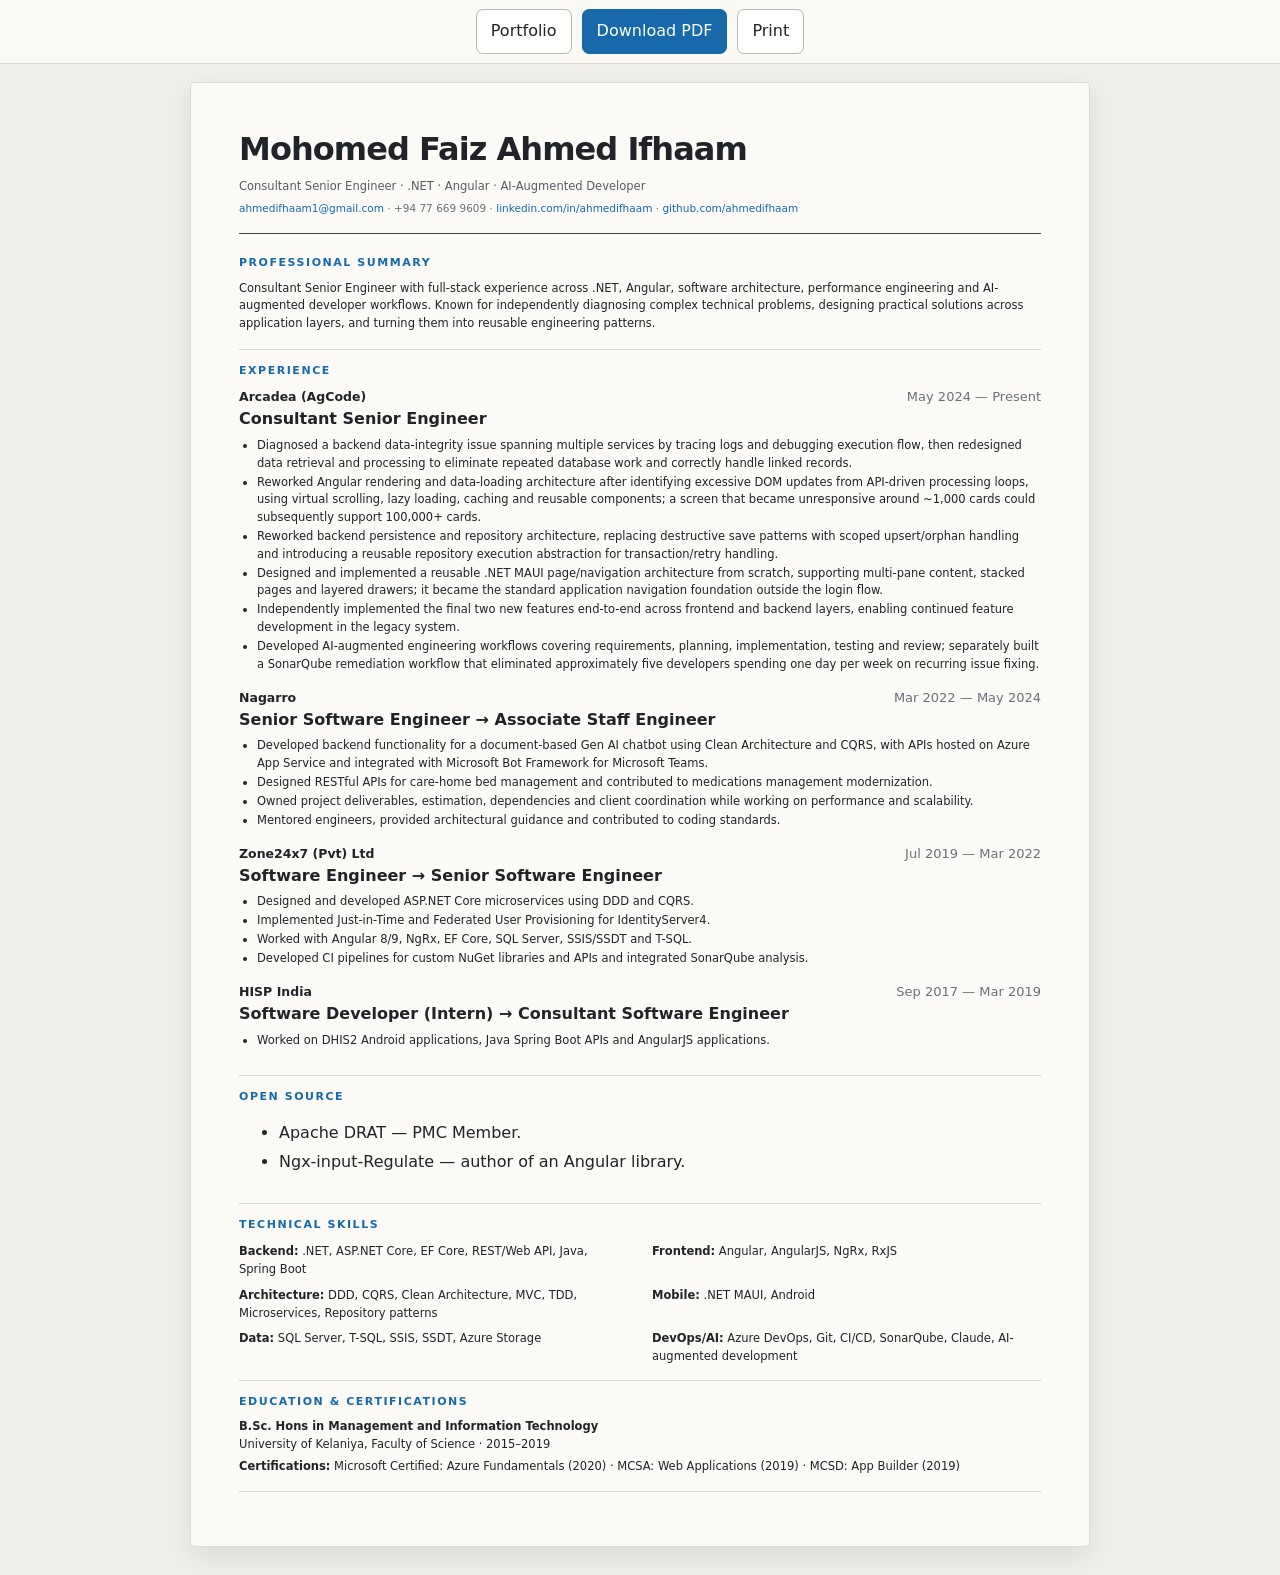
==== commit 78d0765c: "Refine CV experience ordering and wording" ====
--- a/site/cv.html
+++ b/site/cv.html
@@ -1 +1 @@
-<!doctype html><html lang="en"><head><meta charset="utf-8"><meta name="viewport" content="width=device-width,initial-scale=1"><title>Mohomed Faiz Ahmed Ifhaam — CV</title><link rel="stylesheet" href="styles.css"></head><body class="cv-page"><div class="cv-actions"><a class="button" href="index.html">Portfolio</a><a class="button primary" href="assets/Ahmed_Ifhaam_CV.pdf" download>Download PDF</a><button class="button" onclick="window.print()">Print</button></div><main class="cv"><header class="cv-header"><h1>Mohomed Faiz Ahmed Ifhaam</h1><p>Consultant Senior Engineer · .NET · Angular · AI-Augmented Developer</p><div class="contact"><a href="mailto:ahmedifhaam1@gmail.com">ahmedifhaam1@gmail.com</a> · +94 77 669 9609 · <a href="https://linkedin.com/in/ahmedifhaam">linkedin.com/in/ahmedifhaam</a> · <a href="https://github.com/ahmedifhaam">github.com/ahmedifhaam</a></div></header><section><h2>Professional Summary</h2><p>Consultant Senior Engineer with full-stack experience across .NET, Angular, software architecture, performance engineering and AI-augmented developer workflows. Known for independently diagnosing complex technical problems, designing practical solutions across application layers, and turning them into reusable engineering patterns.</p></section><section><h2>Experience</h2><div class="cv-role"><div class="cv-role-head"><strong>Arcadea (AgCode)</strong><span>May 2024 — Present</span></div><strong>Consultant Senior Engineer</strong><ul><li>Developed a structured AI-augmented engineering workflow spanning requirements, specification, planning, ATDD-oriented implementation, testing, verification scenarios, code review and PR refinement; separately built a SonarQube remediation workflow that eliminated approximately five developers spending one day per week on recurring issue fixing.</li><li>Diagnosed a backend data-integrity issue spanning multiple services by tracing logs and debugging execution flow, then redesigned data retrieval and processing to eliminate repeated database work and correctly handle linked records.</li><li>Reworked backend persistence and repository architecture, replacing destructive save patterns with scoped upsert/orphan handling and introducing a reusable repository execution abstraction for transaction/retry handling.</li><li>Reworked Angular rendering and data-loading architecture after identifying excessive DOM updates from API-driven processing loops, using virtual scrolling, lazy loading, caching and reusable components; a screen that became unresponsive around ~1,000 cards could subsequently support 100,000+ cards.</li><li>Independently implemented the final two new features end-to-end across frontend and backend layers, enabling continued feature development in the legacy system.</li><li>Designed and implemented a reusable .NET MAUI page/navigation architecture from scratch, supporting multi-pane content, stacked pages and layered drawers; it became the standard application navigation foundation outside the login flow.</li></ul></div><div class="cv-role"><div class="cv-role-head"><strong>Nagarro</strong><span>Mar 2022 — May 2024</span></div><strong>Senior Software Engineer → Associate Staff Engineer</strong><ul><li>Developed backend functionality for a document-based Gen AI chatbot using Clean Architecture and CQRS, with APIs hosted on Azure App Service and integrated with Microsoft Bot Framework for Microsoft Teams.</li><li>Designed RESTful APIs for care-home bed management and contributed to medications management modernization.</li><li>Owned project deliverables, estimation, dependencies and client coordination while working on performance and scalability.</li><li>Mentored engineers, provided architectural guidance and contributed to coding standards.</li></ul></div><div class="cv-role"><div class="cv-role-head"><strong>Zone24x7 (Pvt) Ltd</strong><span>Jul 2019 — Mar 2022</span></div><strong>Software Engineer → Senior Software Engineer</strong><ul><li>Designed and developed ASP.NET Core microservices using DDD and CQRS.</li><li>Implemented Just-in-Time and Federated User Provisioning for IdentityServer4.</li><li>Worked with Angular 8/9, NgRx, EF Core, SQL Server, SSIS/SSDT and T-SQL.</li><li>Developed CI pipelines for custom NuGet libraries and APIs and integrated SonarQube analysis.</li></ul></div><div class="cv-role"><div class="cv-role-head"><strong>HISP India</strong><span>Sep 2017 — Mar 2019</span></div><strong>Software Developer (Intern) → Consultant Software Engineer</strong><ul><li>Worked on DHIS2 Android applications, Java Spring Boot APIs and AngularJS applications.</li></ul></div></section><section><h2>Open Source</h2><ul><li>Apache DRAT — PMC Member.</li><li>Ngx-input-Regulate — author of an Angular library.</li></ul></section><section><h2>Technical Skills</h2><div class="skill-grid"><p><strong>Backend:</strong> .NET, ASP.NET Core, EF Core, REST/Web API, Java, Spring Boot</p><p><strong>Frontend:</strong> Angular, AngularJS, NgRx, RxJS</p><p><strong>Architecture:</strong> DDD, CQRS, Clean Architecture, MVC, TDD, Microservices, Repository patterns</p><p><strong>Mobile:</strong> .NET MAUI, Android</p><p><strong>Data:</strong> SQL Server, T-SQL, SSIS, SSDT, Azure Storage</p><p><strong>DevOps/AI:</strong> Azure DevOps, Git, CI/CD, SonarQube, Claude, AI-augmented development</p></div></section><section><h2>Education & Certifications</h2><p><strong>B.Sc. Hons in Management and Information Technology</strong><br>University of Kelaniya, Faculty of Science · 2015–2019</p><p><strong>Certifications:</strong> Microsoft Certified: Azure Fundamentals (2020) · MCSA: Web Applications (2019) · MCSD: App Builder (2019)</p></section><div class="print-footer" aria-hidden="true">CV generated <span id="cv-generated-date"></span></div></main><script>document.getElementById('cv-generated-date').textContent=new Intl.DateTimeFormat('en-GB',{day:'2-digit',month:'short',year:'numeric'}).format(new Date());</script></body></html>+<!doctype html><html lang="en"><head><meta charset="utf-8"><meta name="viewport" content="width=device-width,initial-scale=1"><title>Mohomed Faiz Ahmed Ifhaam — CV</title><link rel="stylesheet" href="styles.css"></head><body class="cv-page"><div class="cv-actions"><a class="button" href="index.html">Portfolio</a><a class="button primary" href="assets/Ahmed_Ifhaam_CV.pdf" download>Download PDF</a><button class="button" onclick="window.print()">Print</button></div><main class="cv"><header class="cv-header"><h1>Mohomed Faiz Ahmed Ifhaam</h1><p>Consultant Senior Engineer · .NET · Angular · AI-Augmented Developer</p><div class="contact"><a href="mailto:ahmedifhaam1@gmail.com">ahmedifhaam1@gmail.com</a> · +94 77 669 9609 · <a href="https://linkedin.com/in/ahmedifhaam">linkedin.com/in/ahmedifhaam</a> · <a href="https://github.com/ahmedifhaam">github.com/ahmedifhaam</a></div></header><section><h2>Professional Summary</h2><p>Consultant Senior Engineer with full-stack experience across .NET, Angular, software architecture, performance engineering and AI-augmented developer workflows. Known for independently diagnosing complex technical problems, designing practical solutions across application layers, and turning them into reusable engineering patterns.</p></section><section><h2>Experience</h2><div class="cv-role"><div class="cv-role-head"><strong>Arcadea (AgCode)</strong><span>May 2024 — Present</span></div><strong>Consultant Senior Engineer</strong><ul><li>Diagnosed a backend data-integrity issue spanning multiple services by tracing logs and debugging execution flow, then redesigned data retrieval and processing to eliminate repeated database work and correctly handle linked records.</li><li>Reworked Angular rendering and data-loading architecture after identifying excessive DOM updates from API-driven processing loops, using virtual scrolling, lazy loading, caching and reusable components; a screen that became unresponsive around ~1,000 cards could subsequently support 100,000+ cards.</li><li>Reworked backend persistence and repository architecture, replacing destructive save patterns with scoped upsert/orphan handling and introducing a reusable repository execution abstraction for transaction/retry handling.</li><li>Designed and implemented a reusable .NET MAUI page/navigation architecture from scratch, supporting multi-pane content, stacked pages and layered drawers; it became the standard application navigation foundation outside the login flow.</li><li>Independently implemented the final two new features end-to-end across frontend and backend layers, enabling continued feature development in the legacy system.</li><li>Developed AI-augmented engineering workflows covering requirements, planning, implementation, testing and review; separately built a SonarQube remediation workflow that eliminated approximately five developers spending one day per week on recurring issue fixing.</li></ul></div><div class="cv-role"><div class="cv-role-head"><strong>Nagarro</strong><span>Mar 2022 — May 2024</span></div><strong>Senior Software Engineer → Associate Staff Engineer</strong><ul><li>Developed backend functionality for a document-based Gen AI chatbot using Clean Architecture and CQRS, with APIs hosted on Azure App Service and integrated with Microsoft Bot Framework for Microsoft Teams.</li><li>Designed RESTful APIs for care-home bed management and contributed to medications management modernization.</li><li>Owned project deliverables, estimation, dependencies and client coordination while working on performance and scalability.</li><li>Mentored engineers, provided architectural guidance and contributed to coding standards.</li></ul></div><div class="cv-role"><div class="cv-role-head"><strong>Zone24x7 (Pvt) Ltd</strong><span>Jul 2019 — Mar 2022</span></div><strong>Software Engineer → Senior Software Engineer</strong><ul><li>Designed and developed ASP.NET Core microservices using DDD and CQRS.</li><li>Implemented Just-in-Time and Federated User Provisioning for IdentityServer4.</li><li>Worked with Angular 8/9, NgRx, EF Core, SQL Server, SSIS/SSDT and T-SQL.</li><li>Developed CI pipelines for custom NuGet libraries and APIs and integrated SonarQube analysis.</li></ul></div><div class="cv-role"><div class="cv-role-head"><strong>HISP India</strong><span>Sep 2017 — Mar 2019</span></div><strong>Software Developer (Intern) → Consultant Software Engineer</strong><ul><li>Worked on DHIS2 Android applications, Java Spring Boot APIs and AngularJS applications.</li></ul></div></section><section><h2>Open Source</h2><ul><li>Apache DRAT — PMC Member.</li><li>Ngx-input-Regulate — author of an Angular library.</li></ul></section><section><h2>Technical Skills</h2><div class="skill-grid"><p><strong>Backend:</strong> .NET, ASP.NET Core, EF Core, REST/Web API, Java, Spring Boot</p><p><strong>Frontend:</strong> Angular, AngularJS, NgRx, RxJS</p><p><strong>Architecture:</strong> DDD, CQRS, Clean Architecture, MVC, TDD, Microservices, Repository patterns</p><p><strong>Mobile:</strong> .NET MAUI, Android</p><p><strong>Data:</strong> SQL Server, T-SQL, SSIS, SSDT, Azure Storage</p><p><strong>DevOps/AI:</strong> Azure DevOps, Git, CI/CD, SonarQube, Claude, AI-augmented development</p></div></section><section><h2>Education & Certifications</h2><p><strong>B.Sc. Hons in Management and Information Technology</strong><br>University of Kelaniya, Faculty of Science · 2015–2019</p><p><strong>Certifications:</strong> Microsoft Certified: Azure Fundamentals (2020) · MCSA: Web Applications (2019) · MCSD: App Builder (2019)</p></section><div class="print-footer" aria-hidden="true">CV generated <span id="cv-generated-date"></span></div></main><script>document.getElementById('cv-generated-date').textContent=new Intl.DateTimeFormat('en-GB',{day:'2-digit',month:'short',year:'numeric'}).format(new Date());</script></body></html>
--- a/site/styles.css
+++ b/site/styles.css
@@ -1 +1,18 @@
-:root{--bg:#f3f1eb;--panel:#f8f7f3;--ink:#202327;--muted:#697078;--line:#d8d6cf;--accent:#1769aa;--paper:#fbfaf7;--paper-2:#f5f4ef;--paper-ink:#202327;--soft:#eeece6}*{box-sizing:border-box}html{scroll-behavior:smooth}body{margin:0;font-family:Inter,ui-sans-serif,system-ui,-apple-system,BlinkMacSystemFont,"Segoe UI",sans-serif;color:var(--ink);background:var(--bg);line-height:1.55}.container{width:min(1080px,calc(100% - 40px));margin:auto}.hero{border-bottom:1px solid var(--line);padding:64px 0 52px;background:linear-gradient(180deg,#fbfaf7 0,#f1efe9 100%)}.hero-inner{display:flex;justify-content:space-between;gap:50px}.eyebrow{font-size:11px;letter-spacing:.18em;font-weight:700;color:var(--accent);margin:0 0 10px}.hero h1{font-size:clamp(40px,7vw,68px);line-height:1;margin:0 0 10px;letter-spacing:-.045em}.headline{font-size:20px;margin:0 0 14px;color:#454b51}.intro{max-width:700px;font-size:17px;color:var(--muted);margin:0}.hero-links{display:flex;flex-direction:column;gap:10px;min-width:190px;padding-top:20px}.hero-links a,a{color:var(--accent);text-decoration:none}.hero-links a::before{display:inline-block;width:22px;color:var(--muted)}.hero-links a:nth-child(1)::before{content:"⌘"}.hero-links a:nth-child(2)::before{content:"in"}.hero-links a:nth-child(3)::before{content:"@"}.actions{display:flex;gap:10px;margin-top:22px}.button{display:inline-block;border:1px solid #b9b7b0;border-radius:7px;padding:9px 14px;background:#fff;color:var(--ink);font:inherit;cursor:pointer}.button.primary{background:var(--accent);border-color:var(--accent);color:#fff}section{padding:34px 0;border-bottom:1px solid var(--line)}h2{font-size:12px;letter-spacing:.14em;text-transform:uppercase;margin:0 0 18px;color:var(--accent)}h3{margin:0;font-size:18px}h4{margin:2px 0 7px;font-size:14px;color:#454b51}.role,.cv-role-head{display:flex;justify-content:space-between;gap:20px}.role span,.cv-role-head span{color:var(--muted);white-space:nowrap;font-size:13px}.experience-list{display:grid;gap:22px}.experience-list article{padding-left:18px;border-left:2px solid #d5d2c9}.experience-list article:first-child{border-left-color:var(--accent)}.grid{display:grid;grid-template-columns:repeat(2,1fr);gap:12px}.card{background:var(--panel);padding:16px;border:1px solid var(--line);border-radius:9px}.card p{margin:4px 0 0;color:var(--muted);font-size:14px}li{margin:4px 0}footer{padding:20px 0}footer .container{display:flex;gap:22px;color:var(--muted);font-size:13px}.cv-page{background:#f0eee8;color:var(--paper-ink)}.cv-actions{position:sticky;top:0;z-index:5;display:flex;justify-content:center;gap:10px;padding:9px;background:rgba(250,249,245,.96);border-bottom:1px solid var(--line)}.cv{width:min(900px,calc(100% - 32px));margin:18px auto 28px;background:var(--paper);padding:42px 48px;box-shadow:0 10px 30px rgba(0,0,0,.08);border:1px solid #dedbd2;border-radius:4px}.cv-header{border-bottom:1px solid #3b4855;padding-bottom:17px;margin-bottom:20px}.cv-header h1{font-size:32px;letter-spacing:-.03em;margin:0}.cv-header p{font-size:15px;margin:4px 0 9px;color:#555c63}.contact{font-size:10.5px;color:var(--muted)}.cv section{padding:0 0 12px;margin-bottom:12px}.cv h2{font-size:11px;margin-bottom:8px}.cv p{margin:4px 0;font-size:11.5px}.cv-role{margin-bottom:14px}.cv-role-head{font-size:12.5px}.cv-role ul{font-size:11.5px;margin:5px 0 0;padding-left:18px}.cv-role li{margin:1px 0}.cv .skill-grid{display:grid;grid-template-columns:1fr 1fr;gap:4px 24px}.cv .skill-grid p{margin:2px 0}.cv-actions button{appearance:none}@media(max-width:700px){.hero-inner{flex-direction:column}.hero-links{flex-direction:row;flex-wrap:wrap;padding-top:0}.grid,.cv .skill-grid{grid-template-columns:1fr}.role,.cv-role-head{flex-direction:column;gap:2px}.cv{padding:24px 20px}.contact{line-height:1.8}.container{width:min(100% - 28px,1080px)}}@media print{body{background:#fff}.cv-actions{display:none}.cv{width:100%;margin:0;padding:0;box-shadow:none;border:0;background:#fff;color:#17191c}.cv h2{color:#1769aa}.cv-header{border-color:#17191c}.cv-header p{color:#303841}.cv-role-head span,.contact{color:#626a73}.cv-page .cv section{break-inside:auto}.cv-role{break-inside:avoid}.cv-header a{color:inherit}.cv-role{break-inside:avoid}}+:root{--bg:#f3f1eb;--panel:#f8f7f3;--ink:#202327;--muted:#697078;--line:#d8d6cf;--accent:#1769aa;--paper:#fbfaf7;--paper-2:#f5f4ef;--paper-ink:#202327;--soft:#eeece6}*{box-sizing:border-box}html{scroll-behavior:smooth}body{margin:0;font-family:Inter,ui-sans-serif,system-ui,-apple-system,BlinkMacSystemFont,"Segoe UI",sans-serif;color:var(--ink);background:var(--bg);line-height:1.55}.container{width:min(1080px,calc(100% - 40px));margin:auto}.hero{border-bottom:1px solid var(--line);padding:64px 0 52px;background:linear-gradient(180deg,#fbfaf7 0,#f1efe9 100%)}.hero-inner{display:flex;justify-content:space-between;gap:50px}.eyebrow{font-size:11px;letter-spacing:.18em;font-weight:700;color:var(--accent);margin:0 0 10px}.hero h1{font-size:clamp(40px,7vw,68px);line-height:1;margin:0 0 10px;letter-spacing:-.045em}.headline{font-size:20px;margin:0 0 14px;color:#454b51}.intro{max-width:700px;font-size:17px;color:var(--muted);margin:0}.hero-links{display:flex;flex-direction:column;gap:10px;min-width:190px;padding-top:20px}.hero-links a,a{color:var(--accent);text-decoration:none}.hero-links a::before{display:inline-block;width:22px;color:var(--muted)}.hero-links a:nth-child(1)::before{content:"⌘"}.hero-links a:nth-child(2)::before{content:"in"}.hero-links a:nth-child(3)::before{content:"@"}.actions{display:flex;gap:10px;margin-top:22px}.button{display:inline-block;border:1px solid #b9b7b0;border-radius:7px;padding:9px 14px;background:#fff;color:var(--ink);font:inherit;cursor:pointer}.button.primary{background:var(--accent);border-color:var(--accent);color:#fff}section{padding:34px 0;border-bottom:1px solid var(--line)}h2{font-size:12px;letter-spacing:.14em;text-transform:uppercase;margin:0 0 18px;color:var(--accent)}h3{margin:0;font-size:18px}h4{margin:2px 0 7px;font-size:14px;color:#454b51}.role,.cv-role-head{display:flex;justify-content:space-between;gap:20px}.role span,.cv-role-head span{color:var(--muted);white-space:nowrap;font-size:13px}.experience-list{display:grid;gap:22px}.experience-list article{padding-left:18px;border-left:2px solid #d5d2c9}.experience-list article:first-child{border-left-color:var(--accent)}.grid{display:grid;grid-template-columns:repeat(2,1fr);gap:12px}.card{background:var(--panel);padding:16px;border:1px solid var(--line);border-radius:9px}.card p{margin:4px 0 0;color:var(--muted);font-size:14px}li{margin:4px 0}footer{padding:20px 0}footer .container{display:flex;gap:22px;color:var(--muted);font-size:13px}.cv-page{background:#f0eee8;color:var(--paper-ink)}.cv-actions{position:sticky;top:0;z-index:5;display:flex;justify-content:center;gap:10px;padding:9px;background:rgba(250,249,245,.96);border-bottom:1px solid var(--line)}.cv{width:min(900px,calc(100% - 32px));margin:18px auto 28px;background:var(--paper);padding:42px 48px;box-shadow:0 10px 30px rgba(0,0,0,.08);border:1px solid #dedbd2;border-radius:4px}.cv-header{border-bottom:1px solid #3b4855;padding-bottom:17px;margin-bottom:20px}.cv-header h1{font-size:32px;letter-spacing:-.03em;margin:0}.cv-header p{font-size:15px;margin:4px 0 9px;color:#555c63}.contact{font-size:10.5px;color:var(--muted)}.cv section{padding:0 0 12px;margin-bottom:12px}.cv h2{font-size:11px;margin-bottom:8px}.cv p{margin:4px 0;font-size:11.5px}.cv-role{margin-bottom:14px}.cv-role-head{font-size:12.5px}.cv-role ul{font-size:11.5px;margin:5px 0 0;padding-left:18px}.cv-role li{margin:1px 0}.cv .skill-grid{display:grid;grid-template-columns:1fr 1fr;gap:4px 24px}.cv .skill-grid p{margin:2px 0}.cv-actions button{appearance:none}@media(max-width:700px){.hero-inner{flex-direction:column}.hero-links{flex-direction:row;flex-wrap:wrap;padding-top:0}.grid,.cv .skill-grid{grid-template-columns:1fr}.role,.cv-role-head{flex-direction:column;gap:2px}.cv{padding:24px 20px}.contact{line-height:1.8}.container{width:min(100% - 28px,1080px)}}@media print{html,body,.cv-page{background:var(--paper)}.cv-actions{display:none}.cv{width:100%;margin:0;padding:0;box-shadow:none;border:0;background:var(--paper);color:#17191c}.cv h2{color:#1769aa}.cv-header{border-color:#17191c}.cv-header p{color:#303841}.cv-role-head span,.contact{color:#626a73}.cv-page .cv section{break-inside:auto}.cv-role{break-inside:avoid}.cv-header a{color:inherit}.cv-role{break-inside:avoid}}
+
+.print-footer{display:none}
+@media print{
+  .print-footer{
+    display:block;
+    position:fixed;
+    bottom:2mm;
+    left:0;
+    right:0;
+    text-align:center;
+    font-size:5px;
+    line-height:1;
+    opacity:.35;
+    color:#777;
+    pointer-events:none;
+  }
+}
